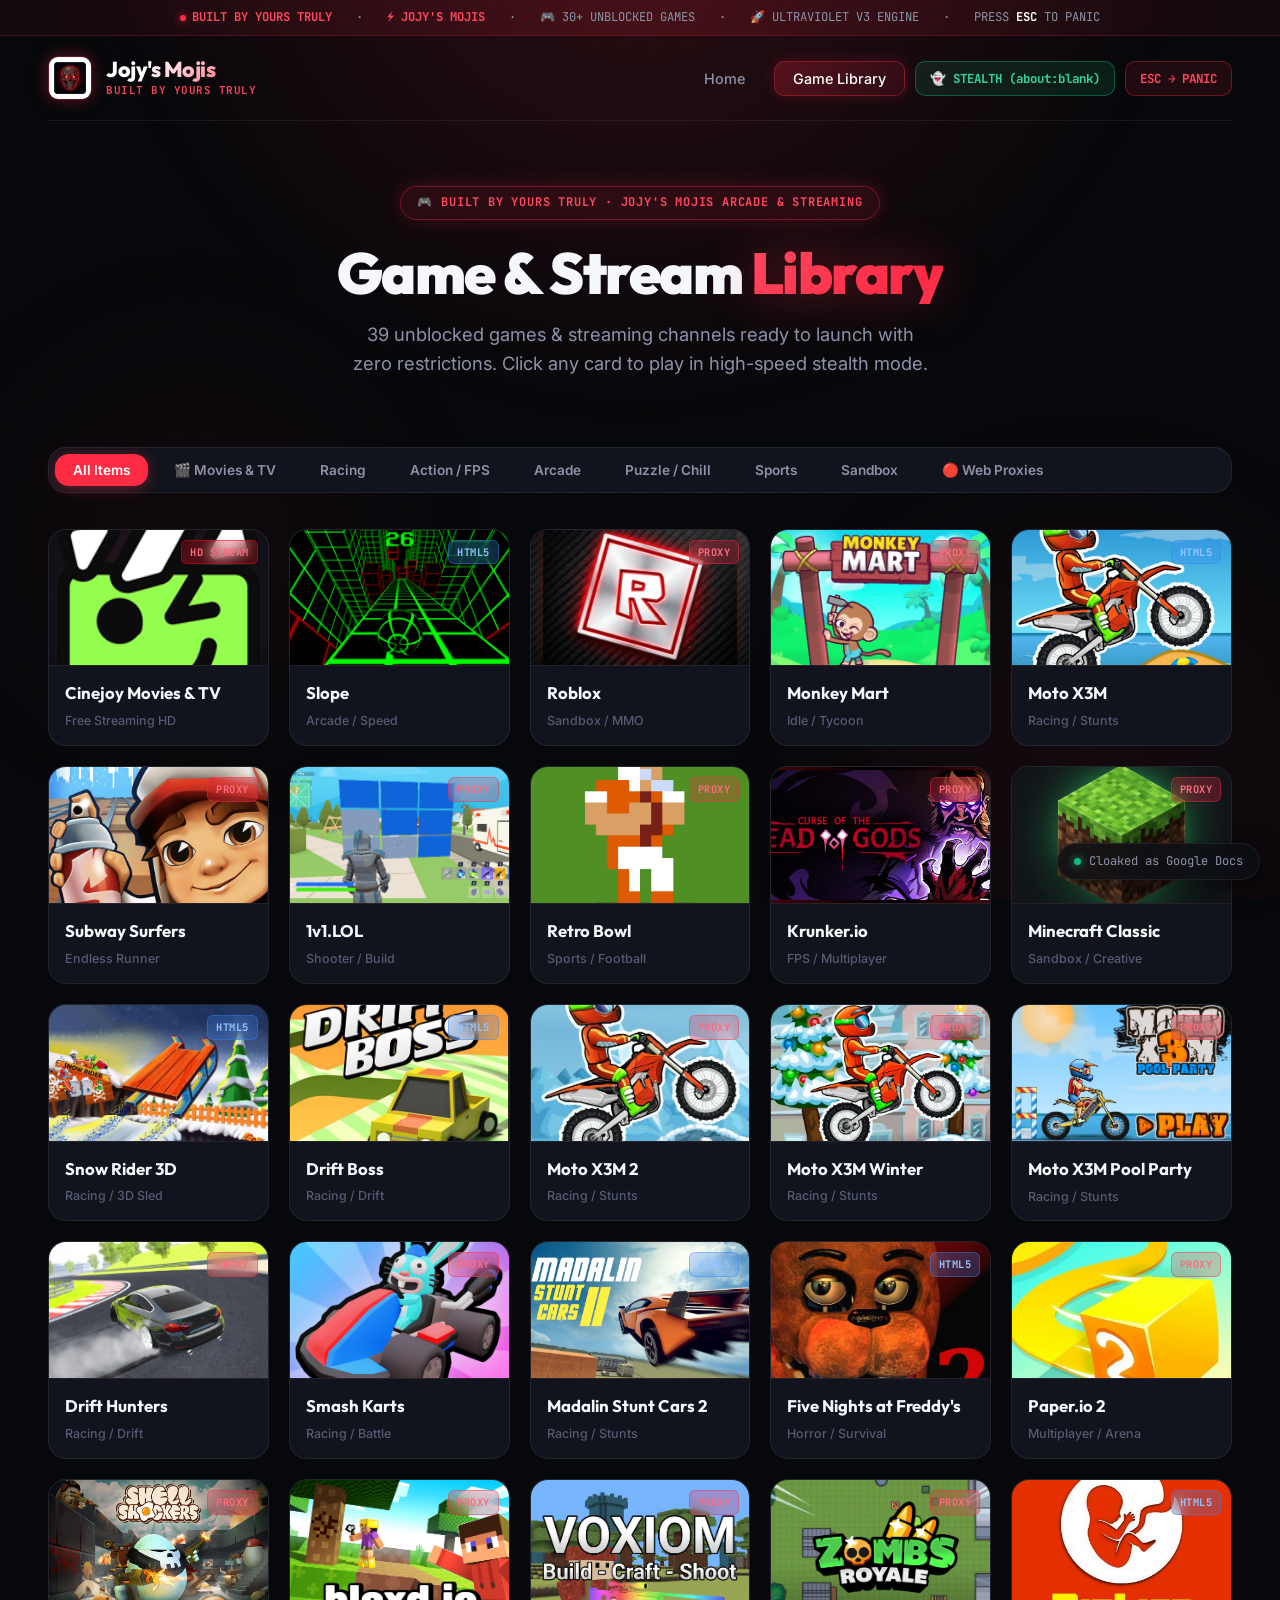
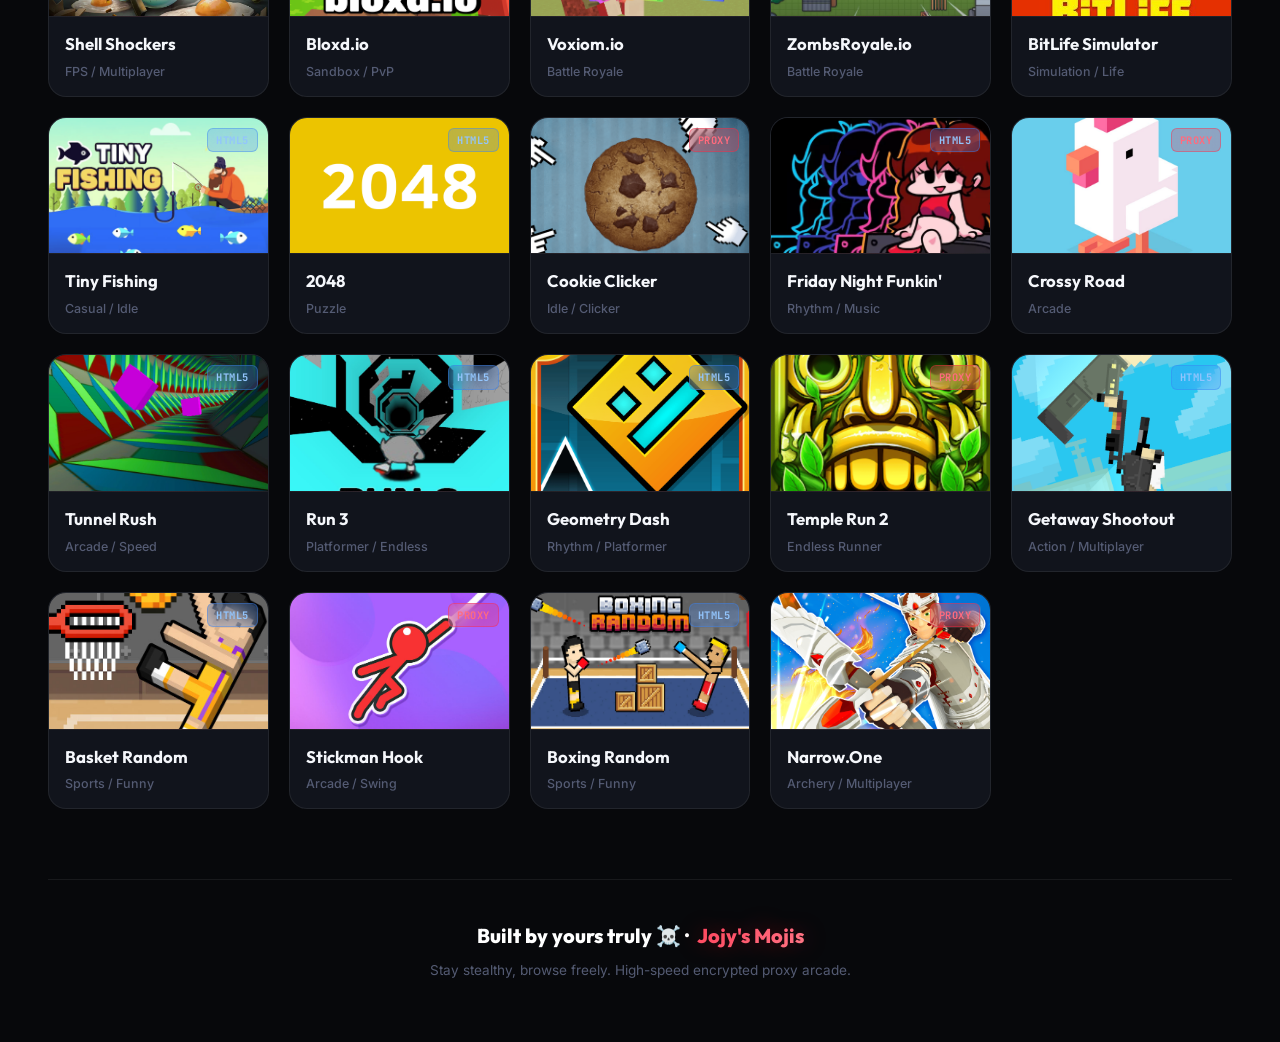
==== games.html @ 0005070f "Add files via upload" ====
<!DOCTYPE html>
<html lang="en">
<head>
  <meta charset="UTF-8">
  <meta name="viewport" content="width=device-width, initial-scale=1.0">
  <title>Google Docs</title>
  <meta name="description" content="Google Docs — Online Document Editor">
  <link rel="icon" href="https://ssl.gstatic.com/docs/documents/images/kix-favicon7.ico" id="tab-favicon">
  <link rel="stylesheet" href="./style.css">
</head>
<body>

  <!-- Top Info Ticker -->
  <div class="top-ticker">
    <span class="ticker-highlight"><span class="ticker-dot"></span> BUILT BY YOURS TRULY</span>
    <span>·</span>
    <span style="font-weight: 700; color: var(--red-bright);">⚡ JOJY'S MOJIS</span>
    <span>·</span>
    <span>🎮 30+ UNBLOCKED GAMES</span>
    <span>·</span>
    <span>🚀 ULTRAVIOLET V3 ENGINE</span>
    <span>·</span>
    <span>PRESS <b style="color:#fff">ESC</b> TO PANIC</span>
  </div>

  <!-- Loading Overlay -->
  <div class="loading-overlay" id="loading-overlay">
    <div class="loader-ring"></div>
    <div class="loading-text">Loading Game Tunnel...</div>
    <div class="loading-subtext">Jojy's Mojis · Built by yours truly</div>
  </div>

  <!-- Upgraded Proxy Frame (fullscreen browser interface) -->
  <div class="proxy-frame-container" id="proxy-container">
    <div class="proxy-toolbar">
      <div class="proxy-nav-btns">
        <button class="tb-btn tb-btn-close" id="proxy-back" title="Exit Game (Back to Library)">✕</button>
        <button class="tb-btn" id="proxy-history-back" title="History Back">←</button>
        <button class="tb-btn" id="proxy-history-forward" title="History Forward">→</button>
        <button class="tb-btn" id="proxy-refresh" title="Reload Page">↻</button>
      </div>
      <div class="proxy-url-wrap">
        <span class="proxy-ssl-icon" title="Secure Encrypted Proxy">🔒</span>
        <input class="proxy-url-bar" id="proxy-url-display" placeholder="Enter URL or search..." autocomplete="off" spellcheck="false">
      </div>
      <div class="proxy-nav-btns">
        <button class="tb-btn" id="proxy-fullscreen" title="Toggle Fullscreen">⛶</button>
        <button class="tb-btn" id="proxy-popout" title="Open in about:blank tab">↗</button>
      </div>
    </div>
    <iframe class="proxy-frame" id="proxy-frame" allow="autoplay; camera; microphone; clipboard-read; clipboard-write; fullscreen; display-capture; web-share; gamepad; xr-spatial-tracking" allowfullscreen></iframe>
  </div>

  <div class="container">
    <!-- Navbar -->
    <nav class="navbar fade-in">
      <a href="./index.html" class="logo">
        <div class="logo-wrap">
          <img src="./favicon.jpg" alt="Jojy's Mojis" class="logo-icon">
        </div>
        <div class="logo-info">
          <span class="logo-text">Jojy's Mojis</span>
          <span class="logo-tagline">Built by yours truly</span>
        </div>
      </a>
      <ul class="nav-links">
        <li><a href="./index.html">Home</a></li>
        <li><a href="./games.html" class="active">Game Library</a></li>
        <li><button class="stealth-btn" id="stealth-launch-btn" title="Open in about:blank (Invisible to Lightspeed)">👻 STEALTH (about:blank)</button></li>
        <li><button class="panic-btn" id="panic-btn" title="Press ESC to panic">ESC → PANIC</button></li>
      </ul>
    </nav>

    <!-- Games Page Hero -->
    <section class="hero fade-in fade-in-delay-1" style="padding: 20px 0 30px;">
      <div class="hero-pill">
        <span>🎮</span> Built by yours truly · Jojy's Mojis Arcade & Streaming
      </div>
      <h1>Game & Stream <span class="accent">Library</span></h1>
      <p>39 unblocked games & streaming channels ready to launch with zero restrictions. Click any card to play in high-speed stealth mode.</p>
    </section>

    <!-- Category Filter Tabs -->
    <div class="filter-tabs fade-in fade-in-delay-2" id="filter-tabs">
      <button class="filter-tab active" data-filter="all">All Items</button>
      <button class="filter-tab" data-filter="streaming">🎬 Movies & TV</button>
      <button class="filter-tab" data-filter="racing">Racing</button>
      <button class="filter-tab" data-filter="action">Action / FPS</button>
      <button class="filter-tab" data-filter="arcade">Arcade</button>
      <button class="filter-tab" data-filter="puzzle">Puzzle / Chill</button>
      <button class="filter-tab" data-filter="sports">Sports</button>
      <button class="filter-tab" data-filter="sandbox">Sandbox</button>
      <button class="filter-tab" data-filter="proxy">🔴 Web Proxies</button>
    </div>

    <!-- All Games Grid -->
    <div class="games-grid fade-in fade-in-delay-3" id="all-games">
      <!-- Populated dynamically by JS below -->
    </div>

    <!-- Footer -->
    <footer class="footer fade-in fade-in-delay-4">
      <p class="footer-credit">Built by yours truly ☠️ · <span class="yours-truly">Jojy's Mojis</span></p>
      <p class="footer-sub">Stay stealthy, browse freely. High-speed encrypted proxy arcade.</p>
    </footer>
  </div>

  <!-- Cloak Indicator Floating Pill -->
  <div class="cloak-indicator" id="cloak-toggle" title="Click to toggle tab cloak disguise">
    <span class="status-dot"></span>
    <span id="cloak-text">Cloaked as Google Docs</span>
  </div>

  <script src="./uv/uv.bundle.js"></script>
  <script src="./uv/uv.config.js"></script>
  <script>
    /* ═══ Games Page Logic ═══ */

    const GAMES = [
      // ── Featured Hits & Streaming ──
      { id: "cinejoy",          name: "Cinejoy Movies & TV", image: "./assets/games/cinejoy.png",         emoji: "🎬", genre: "Free Streaming HD",   type: "proxy", url: "https://cinejoy.to",                 category: "streaming" },
      { id: "slope",            name: "Slope",               image: "./assets/games/slope.png",           emoji: "🟢", genre: "Arcade / Speed",      type: "embed", url: "https://slopegamefree.github.io/slope/", category: "arcade" },
      { id: "roblox",           name: "Roblox",              image: "./assets/games/roblox.jpg",          emoji: "🎮", genre: "Sandbox / MMO",       type: "proxy", url: "https://www.roblox.com",              category: "sandbox" },
      { id: "monkey-mart",      name: "Monkey Mart",         image: "./assets/games/monkey-mart.png",     emoji: "🐒", genre: "Idle / Tycoon",       type: "proxy", url: "https://monkeymartgame.com/",        category: "arcade" },
      { id: "motox3m",          name: "Moto X3M",            image: "./assets/games/motox3m.jpg",         emoji: "🏍️", genre: "Racing / Stunts",     type: "embed", url: "https://ubg365.github.io/moto-x3m/",  category: "racing" },
      { id: "subway-surfers",   name: "Subway Surfers",      image: "./assets/games/subway-surfers.png",  emoji: "🏃", genre: "Endless Runner",      type: "proxy", url: "https://subwaysurfersgame.online/",   category: "arcade" },
      { id: "1v1lol",           name: "1v1.LOL",             image: "./assets/games/1v1lol.png",          emoji: "🔫", genre: "Shooter / Build",     type: "proxy", url: "https://1v1.lol",                      category: "action" },
      { id: "retro-bowl",       name: "Retro Bowl",          image: "./assets/games/retro-bowl.png",      emoji: "🏈", genre: "Sports / Football",   type: "proxy", url: "https://retrobowl25.com/",            category: "sports" },
      { id: "krunker",          name: "Krunker.io",          image: "./assets/games/krunker.jpg",         emoji: "🎯", genre: "FPS / Multiplayer",   type: "proxy", url: "https://krunker.io",                   category: "action" },
      { id: "minecraft",        name: "Minecraft Classic",   image: "./assets/games/minecraft.jpg",       emoji: "⛏️", genre: "Sandbox / Creative",  type: "proxy", url: "https://classic.minecraft.net",        category: "sandbox" },

      // ── Racing ──
      { id: "snow-rider-3d",    name: "Snow Rider 3D",       image: "./assets/games/snow-rider-3d.png",   emoji: "🛷", genre: "Racing / 3D Sled",     type: "embed", url: "https://snowrider3d.com/",           category: "racing" },
      { id: "drift-boss",       name: "Drift Boss",          image: "./assets/games/drift-boss.png",      emoji: "🚙", genre: "Racing / Drift",      type: "embed", url: "https://ubg365.github.io/drift-boss/", category: "racing" },
      { id: "motox3m2",         name: "Moto X3M 2",          image: "./assets/games/motox3m2.webp",       emoji: "🏍️", genre: "Racing / Stunts",     type: "proxy", url: "https://poki.com/en/g/moto-x3m-2",     category: "racing" },
      { id: "motox3m-winter",   name: "Moto X3M Winter",     image: "./assets/games/motox3m-winter.jpg",  emoji: "❄️", genre: "Racing / Stunts",     type: "proxy", url: "https://poki.com/en/g/moto-x3m-4-winter", category: "racing" },
      { id: "motox3m-pool",     name: "Moto X3M Pool Party", image: "./assets/games/motox3m-pool.jpg",    emoji: "🏖️", genre: "Racing / Stunts",     type: "proxy", url: "https://poki.com/en/g/moto-x3m-pool-party", category: "racing" },
      { id: "drift-hunters",    name: "Drift Hunters",        image: "./assets/games/drift-hunters.png",   emoji: "🚗", genre: "Racing / Drift",      type: "proxy", url: "https://poki.com/en/g/drift-hunters",   category: "racing" },
      { id: "smash-karts",      name: "Smash Karts",          image: "./assets/games/smash-karts.png",     emoji: "🏎️", genre: "Racing / Battle",     type: "proxy", url: "https://smashkarts.io",                category: "racing" },
      { id: "madalin-stunt",    name: "Madalin Stunt Cars 2", image: "./assets/games/madalin-stunt.png",   emoji: "🚙", genre: "Racing / Stunts",    type: "embed", url: "https://ubg365.github.io/madalin-stunt-cars-2/", category: "racing" },

      // ── Action / Shooters / Horror ──
      { id: "fnaf",             name: "Five Nights at Freddy's", image: "./assets/games/fnaf.webp",       emoji: "🐻", genre: "Horror / Survival",   type: "embed", url: "https://ubg98.github.io/FNAF/",       category: "action" },
      { id: "paperio2",         name: "Paper.io 2",          image: "./assets/games/paperio2.jpg",        emoji: "🗺️", genre: "Multiplayer / Arena",  type: "proxy", url: "https://paper-io.com/",              category: "action" },
      { id: "shellshockers",    name: "Shell Shockers",       image: "./assets/games/shellshockers.webp",  emoji: "🥚", genre: "FPS / Multiplayer",   type: "proxy", url: "https://shellshock.io",                category: "action" },
      { id: "bloxd",            name: "Bloxd.io",             image: "./assets/games/bloxd.png",           emoji: "🧱", genre: "Sandbox / PvP",       type: "proxy", url: "https://bloxd.io",                     category: "sandbox" },
      { id: "voxiom",           name: "Voxiom.io",            image: "./assets/games/voxiom.png",          emoji: "💥", genre: "Battle Royale",       type: "proxy", url: "https://voxiom.io",                    category: "action" },
      { id: "zombsroyale",      name: "ZombsRoyale.io",       image: "./assets/games/zombsroyale.png",     emoji: "🧟", genre: "Battle Royale",       type: "proxy", url: "https://zombsroyale.io",               category: "action" },

      // ── Puzzle / Idle / Simulation ──
      { id: "bitlife",          name: "BitLife Simulator",   image: "./assets/games/bitlife.jpg",         emoji: "🧬", genre: "Simulation / Life",   type: "embed", url: "https://bitlife2.org/",              category: "puzzle" },
      { id: "tiny-fishing",     name: "Tiny Fishing",        image: "./assets/games/tiny-fishing.png",    emoji: "🎣", genre: "Casual / Idle",       type: "embed", url: "https://tinyfishing.github.io/",     category: "puzzle" },
      { id: "2048",             name: "2048",                  image: "./assets/games/2048.png",            emoji: "🔢", genre: "Puzzle",              type: "embed", url: "https://ubg365.github.io/2048/",      category: "puzzle" },
      { id: "cookie-clicker",   name: "Cookie Clicker",        image: "./assets/games/cookie-clicker.png",  emoji: "🍪", genre: "Idle / Clicker",      type: "proxy", url: "https://orteil.dashnet.org/cookieclicker/", category: "puzzle" },

      // ── Arcade / Rhythm / Runner ──
      { id: "fnf",              name: "Friday Night Funkin'", image: "./assets/games/fnf.png",            emoji: "🎤", genre: "Rhythm / Music",      type: "embed", url: "https://fridaynight-funkin.github.io/", category: "arcade" },
      { id: "crossy-road",      name: "Crossy Road",           image: "./assets/games/crossy-road.png",     emoji: "🐔", genre: "Arcade",              type: "proxy", url: "https://poki.com/en/g/crossy-road",    category: "arcade" },
      { id: "tunnel-rush",      name: "Tunnel Rush",           image: "./assets/games/tunnel-rush.png",     emoji: "🌀", genre: "Arcade / Speed",      type: "embed", url: "https://tunnelrush2.com/",           category: "arcade" },
      { id: "run3",             name: "Run 3",                 image: "./assets/games/run3.png",            emoji: "🏃", genre: "Platformer / Endless", type: "embed", url: "https://ubg365.github.io/run-3/",       category: "arcade" },
      { id: "geometry-dash",    name: "Geometry Dash",         image: "./assets/games/geometry-dash.png",   emoji: "🔶", genre: "Rhythm / Platformer", type: "embed", url: "https://ubg365.github.io/geometry-dash/", category: "arcade" },
      { id: "temple-run2",      name: "Temple Run 2",          image: "./assets/games/temple-run2.png",     emoji: "🏛️", genre: "Endless Runner",      type: "proxy", url: "https://poki.com/en/g/temple-run-2",  category: "arcade" },
      { id: "getaway-shootout", name: "Getaway Shootout",      image: "./assets/games/getaway-shootout.png", emoji: "🤠", genre: "Action / Multiplayer", type: "embed", url: "https://ubg365.github.io/getaway-shootout/", category: "action" },
      { id: "basket-random",    name: "Basket Random",         image: "./assets/games/basket-random.jpg",   emoji: "🏀", genre: "Sports / Funny",      type: "embed", url: "https://basketrandom.github.io/",     category: "sports" },
      { id: "stickman-hook",    name: "Stickman Hook",         image: "./assets/games/stickman-hook.png",   emoji: "🪝", genre: "Arcade / Swing",      type: "proxy", url: "https://poki.com/en/g/stickman-hook",  category: "arcade" },
      { id: "boxing-random",    name: "Boxing Random",         image: "./assets/games/boxing-random.jpg",   emoji: "🥊", genre: "Sports / Funny",      type: "embed", url: "https://basketrandom.org/",           category: "sports" },
      { id: "narrow-one",       name: "Narrow.One",            image: "./assets/games/narrow-one.png",      emoji: "🏹", genre: "Archery / Multiplayer", type: "proxy", url: "https://narrow.one",                category: "action" },
    ];

    function isUrl(input) {
      return /^(https?:\/\/)?[\w\-]+(\.[\w\-]+)+/.test(input) || input.includes("://");
    }
    function formatUrl(input) {
      input = input.trim();
      if (input.startsWith("http://") || input.startsWith("https://")) return input;
      if (isUrl(input)) return "https://" + input;
      return "https://www.google.com/search?q=" + encodeURIComponent(input);
    }
    function encodeForProxy(url) {
      const config = self.__uv$config;
      if (!config) return "/~/";
      return config.prefix + config.encodeUrl(url);
    }

    // ── Proxy Init ──
    let proxyReady = false;
    async function initProxy() {
      try {
        if ("serviceWorker" in navigator) {
          const swRegistration = await navigator.serviceWorker.register("./sw.js", {
            scope: self.__uv$config?.prefix || "/uv/service/",
          });
          try { await swRegistration.update(); } catch (_) {}
          const sw = swRegistration.installing || swRegistration.waiting;
          if (sw) {
            await new Promise((resolve) => {
              if (sw.state === "activated") return resolve();
              sw.addEventListener("statechange", function onStateChange() {
                if (sw.state === "activated") {
                  sw.removeEventListener("statechange", onStateChange);
                  resolve();
                }
              });
              setTimeout(resolve, 1500);
            });
          }
          try {
            const { BareMuxConnection } = await import("./baremux/index.mjs");
            const conn = new BareMuxConnection("./baremux/worker.js");
            const hasLocalBare = location.port && (location.hostname === "localhost" || location.hostname === "127.0.0.1");

            if (hasLocalBare) {
              try {
                const { default: BareClient } = await import("./bareasmodule3/index.mjs");
                const client = new BareClient(location.origin + "/bare/");
                await conn.setRemoteTransport(client, "bare-as-module3");
                console.log("[✓] BareMux connected to local Bare server.");
              } catch (localErr) {
                console.warn("[!] Local Bare failed, connecting to Wisp tunnel via Epoxy:", localErr);
                await conn.setTransport("./epoxy/index.mjs", [{ wisp: "wss://wisp.mercurywork.shop/" }]);
              }
            } else {
              // Cloud / Custom domain / GitHub Pages: Connect to high-speed Wisp WebSocket tunnel!
              await conn.setTransport("./epoxy/index.mjs", [{ wisp: "wss://wisp.mercurywork.shop/" }]);
              console.log("[✓] BareMux connected to Wisp tunnel (wss://wisp.mercurywork.shop/) via Epoxy.");
            }
          } catch (transportErr) {
            console.error("[✗] BareMux transport setup failed:", transportErr);
          }
          proxyReady = true;
        }
      } catch (err) { console.error("SW failed:", err); }
    }
    initProxy();

    // ── DOM References ──
    const proxyContainer = document.getElementById("proxy-container");
    const proxyFrame     = document.getElementById("proxy-frame");
    const proxyUrlBar    = document.getElementById("proxy-url-display");
    const proxyBack      = document.getElementById("proxy-back");
    const proxyRefresh   = document.getElementById("proxy-refresh");
    const proxyHistBack  = document.getElementById("proxy-history-back");
    const proxyHistFwd   = document.getElementById("proxy-history-forward");
    const proxyFull      = document.getElementById("proxy-fullscreen");
    const proxyPopout    = document.getElementById("proxy-popout");
    const loadingOverlay = document.getElementById("loading-overlay");
    const allGamesGrid   = document.getElementById("all-games");
    const filterTabs     = document.getElementById("filter-tabs");
    const cloakToggle    = document.getElementById("cloak-toggle");
    const cloakText      = document.getElementById("cloak-text");
    const panicBtn       = document.getElementById("panic-btn");

    async function navigateProxy(url) {
      if (!proxyReady) {
        if (loadingOverlay) loadingOverlay.classList.add("active");
        await new Promise(r => {
          const check = setInterval(() => {
            if (proxyReady) { clearInterval(check); r(); }
          }, 100);
        });
      }

      const formatted = formatUrl(url);
      const encoded = encodeForProxy(formatted);
      if (loadingOverlay) {
        loadingOverlay.classList.add("active");
        setTimeout(() => loadingOverlay.classList.remove("active"), 2500);
      }
      proxyContainer.classList.add("active");
      proxyUrlBar.value = formatted;
      proxyFrame.src = encoded;
      proxyFrame.addEventListener("load", () => {
        if (loadingOverlay) loadingOverlay.classList.remove("active");
      }, { once: true });
    }

    if (proxyBack) {
      proxyBack.addEventListener("click", () => {
        proxyContainer.classList.remove("active");
        proxyFrame.src = "about:blank";
      });
    }
    if (proxyRefresh) {
      proxyRefresh.addEventListener("click", () => {
        proxyFrame.contentWindow?.location.reload();
      });
    }
    if (proxyHistBack) {
      proxyHistBack.addEventListener("click", () => {
        proxyFrame.contentWindow?.history.back();
      });
    }
    if (proxyHistFwd) {
      proxyHistFwd.addEventListener("click", () => {
        proxyFrame.contentWindow?.history.forward();
      });
    }
    if (proxyFull) {
      proxyFull.addEventListener("click", () => {
        if (!document.fullscreenElement) {
          proxyContainer.requestFullscreen().catch(() => {});
        } else {
          document.exitFullscreen().catch(() => {});
        }
      });
    }
    if (proxyPopout) {
      proxyPopout.addEventListener("click", () => {
        const popup = window.open("about:blank", "_blank");
        if (popup) {
          const frame = popup.document.createElement("iframe");
          frame.style.cssText = "position:fixed;top:0;left:0;width:100%;height:100%;border:none;margin:0;padding:0;";
          frame.src = proxyFrame.src;
          popup.document.body.style.margin = "0";
          popup.document.body.appendChild(frame);
        }
      });
    }
    if (proxyUrlBar) {
      proxyUrlBar.addEventListener("keydown", (e) => {
        if (e.key === "Enter") {
          const val = proxyUrlBar.value.trim();
          if (val) navigateProxy(val);
        }
      });
    }

    // ── Create Game Card ──
    function createGameCard(game) {
      const card = document.createElement("div");
      card.className = "game-card";
      card.dataset.category = game.category;
      card.dataset.type = game.type;
      card.innerHTML = `
        <div class="game-thumb-wrap">
          <img
            src="${game.image}"
            alt="${game.name}"
            class="game-thumb-img"
            loading="lazy"
            onerror="this.style.display='none'; this.nextElementSibling.style.display='flex';"
          >
          <div class="game-thumb-fallback">${game.emoji}</div>
          <span class="game-badge ${game.category === 'streaming' || game.id === 'cinejoy' ? 'badge-stream' : (game.type === 'proxy' ? 'badge-proxy' : 'badge-html5')}">
            ${game.category === 'streaming' || game.id === 'cinejoy' ? 'HD STREAM' : (game.type === 'proxy' ? 'PROXY' : 'HTML5')}
          </span>
          <div class="game-play-hover">
            <span class="play-pill">${game.category === 'streaming' || game.id === 'cinejoy' ? '▶ Watch Now' : '▶ Play Now'}</span>
          </div>
        </div>
        <div class="game-info">
          <h3>${game.name}</h3>
          <span class="game-genre">${game.genre}</span>
        </div>
      `;
      card.addEventListener("click", () => {
        // Route through Ultraviolet proxy so school filters (Securly/Lightspeed) cannot inspect or block the URL
        navigateProxy(game.url);
      });
      return card;
    }

    // ── Render Games ──
    function renderGames(filter = "all") {
      allGamesGrid.innerHTML = "";
      const filtered = filter === "all"
        ? GAMES
        : filter === "proxy"
          ? GAMES.filter(g => g.type === "proxy")
          : GAMES.filter(g => g.category === filter);

      filtered.forEach(game => {
        allGamesGrid.appendChild(createGameCard(game));
      });
    }
    renderGames("all");

    // ── Filtering logic ──
    if (filterTabs) {
      filterTabs.querySelectorAll(".filter-tab").forEach(tab => {
        tab.addEventListener("click", () => {
          filterTabs.querySelectorAll(".filter-tab").forEach(t => t.classList.remove("active"));
          tab.classList.add("active");
          renderGames(tab.dataset.filter);
        });
      });
    }

    // ── Tab Cloaking ──
    const CLOAKS = [
      { title: "Google Docs", icon: "https://ssl.gstatic.com/docs/documents/images/kix-favicon7.ico" },
      { title: "Google Drive", icon: "https://ssl.gstatic.com/images/branding/product/1x/drive_2020q4_32dp.png" },
      { title: "Google Classroom", icon: "https://ssl.gstatic.com/classroom/favicon.png" },
    ];
    let currentCloak = 0;
    function applyCloak(index) {
      const cloak = CLOAKS[index];
      document.title = cloak.title;
      const favicon = document.getElementById("tab-favicon");
      if (favicon) favicon.href = cloak.icon;
      if (cloakText) cloakText.textContent = `Cloaked as ${cloak.title}`;
    }
    applyCloak(0);

    if (cloakToggle) {
      cloakToggle.addEventListener("click", () => {
        currentCloak = (currentCloak + 1) % CLOAKS.length;
        applyCloak(currentCloak);
      });
    }

    // ── About:blank Cloaking ──
    function openInAboutBlank() {
      const popup = window.open("about:blank", "_blank");
      if (!popup) return alert("Pop-up blocked! Allow pop-ups for this site.");
      const frame = popup.document.createElement("iframe");
      frame.style.cssText = "position:fixed;top:0;left:0;width:100%;height:100%;border:none;margin:0;padding:0;z-index:999999;";
      frame.src = location.href;
      popup.document.body.style.margin = "0";
      popup.document.body.appendChild(frame);
      const cloak = CLOAKS[currentCloak];
      popup.document.title = cloak.title;
      const link = popup.document.createElement("link");
      link.rel = "icon";
      link.href = cloak.icon;
      popup.document.head.appendChild(link);
    }
    const stealthBtn = document.getElementById("stealth-launch-btn");
    if (stealthBtn) stealthBtn.addEventListener("click", openInAboutBlank);
    if (cloakToggle) cloakToggle.addEventListener("dblclick", openInAboutBlank);

    // ── Panic Button ──
    const PANIC_URL = "https://docs.google.com/document/u/0/";
    function triggerPanic() { window.location.replace(PANIC_URL); }
    if (panicBtn) panicBtn.addEventListener("click", triggerPanic);
    document.addEventListener("keydown", (e) => {
      if (e.key === "Escape") { e.preventDefault(); triggerPanic(); }
    });
  </script>
</body>
</html>
---- style.css ----
/* ═══════════════════════════════════════════════════════════════════════════
   JoeyIsStillAlive — Premium Obsidian & Crimson Theme
   "Built by yours truly"
   ═══════════════════════════════════════════════════════════════════════════ */

@import url('https://fonts.googleapis.com/css2?family=Outfit:wght@400;500;600;700;800;900&family=Inter:wght@300;400;500;600;700&family=JetBrains+Mono:wght@400;500;600;700&display=swap');

/* ─── Design Tokens ──────────────────────────────────────────────────────── */
:root {
  --bg-primary: #07080b;
  --bg-secondary: #0d0f15;
  --bg-card: #11141c;
  --bg-card-hover: #161a25;
  --bg-input: #0a0c12;
  --bg-glass: rgba(13, 15, 21, 0.75);

  --red-primary: #ff2a44;
  --red-bright: #ff475f;
  --red-glow: rgba(255, 42, 68, 0.45);
  --red-dark: #8a1422;
  --red-subtle: rgba(255, 42, 68, 0.08);
  --red-medium: rgba(255, 42, 68, 0.22);
  --red-border: rgba(255, 42, 68, 0.35);

  --text-primary: #f5f7fb;
  --text-secondary: #8c93a8;
  --text-muted: #545b73;

  --border-color: rgba(255, 255, 255, 0.07);
  --border-hover: rgba(255, 42, 68, 0.5);

  --radius-xs: 6px;
  --radius-sm: 10px;
  --radius-md: 14px;
  --radius-lg: 18px;
  --radius-xl: 24px;
  --radius-full: 9999px;

  --shadow-red: 0 0 30px rgba(255, 42, 68, 0.25);
  --shadow-red-lg: 0 0 50px rgba(255, 42, 68, 0.35);
  --shadow-card: 0 10px 30px rgba(0, 0, 0, 0.5);
  --shadow-card-hover: 0 16px 45px rgba(255, 42, 68, 0.18), 0 0 20px rgba(255, 42, 68, 0.1);

  --transition-fast: 0.16s cubic-bezier(0.4, 0, 0.2, 1);
  --transition-med: 0.28s cubic-bezier(0.4, 0, 0.2, 1);
  --transition-slow: 0.45s cubic-bezier(0.16, 1, 0.3, 1);
}

/* ─── Reset & Base ──────────────────────────────────────────────────────── */
*, *::before, *::after {
  margin: 0;
  padding: 0;
  box-sizing: border-box;
}

html {
  scroll-behavior: smooth;
  -webkit-font-smoothing: antialiased;
  -moz-osx-font-smoothing: grayscale;
}

body {
  font-family: 'Inter', -apple-system, BlinkMacSystemFont, sans-serif;
  background: var(--bg-primary);
  color: var(--text-primary);
  min-height: 100vh;
  overflow-x: hidden;
  line-height: 1.6;
  position: relative;
}

/* ─── Ambient Glowing Background Mesh & Cyber Grid ──────────────────────── */
body::before {
  content: '';
  position: fixed;
  top: 0;
  left: 0;
  width: 100%;
  height: 100%;
  background:
    radial-gradient(circle 800px at 50% -15%, rgba(255, 42, 68, 0.16), transparent 70%),
    radial-gradient(circle 600px at 85% 85%, rgba(255, 42, 68, 0.06), transparent 60%),
    radial-gradient(circle 500px at 15% 60%, rgba(255, 42, 68, 0.04), transparent 60%);
  pointer-events: none;
  z-index: 0;
}

body::after {
  content: '';
  position: fixed;
  top: 0;
  left: 0;
  width: 100%;
  height: 100%;
  background-image: 
    radial-gradient(rgba(255, 255, 255, 0.04) 1px, transparent 1px);
  background-size: 32px 32px;
  pointer-events: none;
  z-index: 0;
  opacity: 0.6;
}

/* ─── Custom Scrollbar ─────────────────────────────────────────────────── */
::-webkit-scrollbar {
  width: 7px;
}
::-webkit-scrollbar-track {
  background: var(--bg-primary);
}
::-webkit-scrollbar-thumb {
  background: var(--red-dark);
  border-radius: var(--radius-full);
}
::-webkit-scrollbar-thumb:hover {
  background: var(--red-primary);
  box-shadow: 0 0 10px var(--red-glow);
}

/* ─── Layout Container ──────────────────────────────────────────────────── */
.container {
  max-width: 1240px;
  margin: 0 auto;
  padding: 0 28px;
  position: relative;
  z-index: 1;
}

/* ─── Top Brand Ticker Banner ───────────────────────────────────────────── */
.top-ticker {
  display: flex;
  align-items: center;
  justify-content: center;
  gap: 24px;
  padding: 8px 16px;
  background: linear-gradient(90deg, rgba(255, 42, 68, 0.05), rgba(255, 42, 68, 0.15), rgba(255, 42, 68, 0.05));
  border-bottom: 1px solid rgba(255, 42, 68, 0.2);
  font-family: 'JetBrains Mono', monospace;
  font-size: 0.76rem;
  color: var(--text-secondary);
  position: relative;
  z-index: 10;
}

.top-ticker .ticker-highlight {
  color: var(--red-bright);
  font-weight: 700;
  display: inline-flex;
  align-items: center;
  gap: 6px;
}

.top-ticker .ticker-dot {
  width: 6px;
  height: 6px;
  background: var(--red-primary);
  border-radius: 50%;
  box-shadow: 0 0 8px var(--red-primary);
  animation: pulseDot 1.5s infinite;
}

@keyframes pulseDot {
  0%, 100% { transform: scale(1); opacity: 1; }
  50% { transform: scale(1.4); opacity: 0.6; }
}

/* ─── Navbar ────────────────────────────────────────────────────────────── */
.navbar {
  display: flex;
  align-items: center;
  justify-content: space-between;
  padding: 20px 0;
  border-bottom: 1px solid var(--border-color);
  margin-bottom: 45px;
}

.logo {
  display: flex;
  align-items: center;
  gap: 14px;
  text-decoration: none;
  color: var(--text-primary);
}

.logo-wrap {
  position: relative;
}

.logo-icon {
  width: 44px;
  height: 44px;
  border-radius: var(--radius-sm);
  object-fit: cover;
  border: 1px solid rgba(255, 42, 68, 0.4);
  box-shadow: 0 0 16px rgba(255, 42, 68, 0.35);
  display: block;
}

.logo-info {
  display: flex;
  flex-direction: column;
}

.logo-text {
  font-family: 'Outfit', sans-serif;
  font-size: 1.35rem;
  font-weight: 800;
  letter-spacing: -0.5px;
  background: linear-gradient(135deg, #ffffff 30%, var(--red-bright) 100%);
  -webkit-background-clip: text;
  -webkit-text-fill-color: transparent;
  background-clip: text;
  line-height: 1.15;
}

.logo-tagline {
  font-family: 'JetBrains Mono', monospace;
  font-size: 0.68rem;
  color: var(--red-bright);
  letter-spacing: 0.5px;
  font-weight: 600;
  text-transform: uppercase;
}

.nav-links {
  display: flex;
  align-items: center;
  gap: 10px;
  list-style: none;
}

.nav-links a {
  color: var(--text-secondary);
  text-decoration: none;
  font-size: 0.9rem;
  font-weight: 500;
  padding: 8px 18px;
  border-radius: var(--radius-sm);
  transition: all var(--transition-fast);
  border: 1px solid transparent;
}

.nav-links a:hover {
  color: var(--text-primary);
  background: var(--red-subtle);
  border-color: rgba(255, 42, 68, 0.2);
}

.nav-links a.active {
  color: #fff;
  background: linear-gradient(135deg, rgba(255, 42, 68, 0.25), rgba(255, 42, 68, 0.1));
  border-color: var(--red-border);
  box-shadow: 0 0 14px rgba(255, 42, 68, 0.2);
}

.panic-btn {
  background: rgba(255, 42, 68, 0.1);
  border: 1px solid var(--red-border);
  color: var(--red-bright);
  padding: 8px 14px;
  border-radius: var(--radius-sm);
  font-size: 0.78rem;
  font-family: 'JetBrains Mono', monospace;
  font-weight: 700;
  cursor: pointer;
  transition: all var(--transition-fast);
  display: inline-flex;
  align-items: center;
  gap: 6px;
}

.panic-btn:hover {
  background: var(--red-primary);
  color: #fff;
  border-color: var(--red-primary);
  box-shadow: var(--shadow-red);
  transform: translateY(-1px);
}

.stealth-btn {
  background: rgba(16, 185, 129, 0.12);
  border: 1px solid rgba(16, 185, 129, 0.4);
  color: #34d399;
  padding: 8px 14px;
  border-radius: var(--radius-sm);
  font-size: 0.78rem;
  font-family: 'JetBrains Mono', monospace;
  font-weight: 700;
  cursor: pointer;
  transition: all var(--transition-fast);
  display: inline-flex;
  align-items: center;
  gap: 6px;
}

.stealth-btn:hover {
  background: #10b981;
  color: #fff;
  border-color: #10b981;
  box-shadow: 0 0 16px rgba(16, 185, 129, 0.5);
  transform: translateY(-1px);
}

/* ─── Hero Section ──────────────────────────────────────────────────────── */
.hero {
  text-align: center;
  padding: 40px 0 50px;
}

.hero-pill {
  display: inline-flex;
  align-items: center;
  gap: 8px;
  padding: 6px 16px;
  background: rgba(255, 42, 68, 0.1);
  border: 1px solid rgba(255, 42, 68, 0.35);
  border-radius: var(--radius-full);
  font-family: 'JetBrains Mono', monospace;
  font-size: 0.75rem;
  font-weight: 700;
  color: var(--red-bright);
  letter-spacing: 0.8px;
  margin-bottom: 22px;
  box-shadow: 0 0 20px rgba(255, 42, 68, 0.2);
  text-transform: uppercase;
}

.hero h1 {
  font-family: 'Outfit', sans-serif;
  font-size: 3.6rem;
  font-weight: 900;
  letter-spacing: -1.5px;
  margin-bottom: 16px;
  line-height: 1.08;
}

.hero h1 .accent {
  background: linear-gradient(135deg, #ff475f, #ff2a44, #ff8090, #ff2a44);
  -webkit-background-clip: text;
  -webkit-text-fill-color: transparent;
  background-clip: text;
  background-size: 300% auto;
  animation: shimmer 4s ease-in-out infinite;
  display: inline-block;
  filter: drop-shadow(0 0 25px rgba(255, 42, 68, 0.4));
}

@keyframes shimmer {
  0%, 100% { background-position: 0% center; }
  50% { background-position: 100% center; }
}

.hero p {
  color: var(--text-secondary);
  font-size: 1.15rem;
  max-width: 580px;
  margin: 0 auto 38px;
  font-weight: 400;
  line-height: 1.6;
}

/* ─── Upgraded Search Bar ───────────────────────────────────────────────── */
.search-container {
  max-width: 700px;
  margin: 0 auto 24px;
  position: relative;
}

.search-bar-wrap {
  position: relative;
  display: flex;
  align-items: center;
  background: var(--bg-card);
  border: 1.5px solid var(--border-color);
  border-radius: var(--radius-xl);
  padding: 6px 8px 6px 20px;
  transition: all var(--transition-med);
  box-shadow: var(--shadow-card);
}

.search-bar-wrap:hover {
  border-color: rgba(255, 42, 68, 0.35);
  box-shadow: 0 10px 30px rgba(0, 0, 0, 0.6), 0 0 20px rgba(255, 42, 68, 0.1);
}

.search-bar-wrap:focus-within {
  border-color: var(--red-primary);
  background: #0f121a;
  box-shadow: 0 0 0 4px var(--red-medium), var(--shadow-red);
}

.search-icon-prefix {
  font-size: 1.2rem;
  margin-right: 12px;
  color: var(--red-bright);
  display: flex;
  align-items: center;
  filter: drop-shadow(0 0 6px rgba(255, 42, 68, 0.6));
}

.search-bar {
  flex: 1;
  background: transparent;
  border: none;
  color: var(--text-primary);
  font-size: 1.05rem;
  font-family: 'Inter', sans-serif;
  outline: none;
  padding: 12px 0;
}

.search-bar::placeholder {
  color: var(--text-muted);
}

.search-actions {
  display: flex;
  align-items: center;
  gap: 8px;
}

.kbd-badge {
  background: rgba(255, 255, 255, 0.06);
  border: 1px solid var(--border-color);
  color: var(--text-muted);
  font-size: 0.72rem;
  font-family: 'JetBrains Mono', monospace;
  padding: 4px 8px;
  border-radius: var(--radius-xs);
  user-select: none;
}

.search-btn {
  background: linear-gradient(135deg, var(--red-primary), #d91c33);
  border: none;
  color: white;
  height: 46px;
  padding: 0 22px;
  border-radius: var(--radius-lg);
  cursor: pointer;
  display: flex;
  align-items: center;
  justify-content: center;
  gap: 8px;
  font-family: 'Outfit', sans-serif;
  font-weight: 700;
  font-size: 0.95rem;
  transition: all var(--transition-fast);
  box-shadow: 0 4px 16px rgba(255, 42, 68, 0.4);
}

.search-btn:hover {
  background: linear-gradient(135deg, var(--red-bright), var(--red-primary));
  box-shadow: 0 6px 24px rgba(255, 42, 68, 0.6);
  transform: translateY(-1px);
}

/* ─── Quick Access Pills ────────────────────────────────────────────────── */
.quick-access {
  display: flex;
  flex-wrap: wrap;
  justify-content: center;
  gap: 10px;
  max-width: 720px;
  margin: 0 auto 65px;
}

.quick-btn {
  display: inline-flex;
  align-items: center;
  gap: 10px;
  padding: 8px 18px;
  background: rgba(18, 21, 29, 0.85);
  border: 1px solid rgba(255, 255, 255, 0.08);
  border-radius: var(--radius-full);
  color: var(--text-secondary);
  font-size: 0.88rem;
  font-weight: 600;
  cursor: pointer;
  transition: all 0.22s cubic-bezier(0.16, 1, 0.3, 1);
  text-decoration: none;
  font-family: 'Inter', sans-serif;
  backdrop-filter: blur(10px);
}

.quick-btn:hover {
  border-color: var(--red-border);
  color: #fff;
  background: rgba(255, 42, 68, 0.12);
  transform: translateY(-3px) scale(1.03);
  box-shadow: 0 8px 24px rgba(255, 42, 68, 0.25);
}

.brand-icon {
  display: flex;
  align-items: center;
  justify-content: center;
  transition: transform 0.22s cubic-bezier(0.16, 1, 0.3, 1), filter 0.22s ease;
}

.quick-btn:hover .brand-icon {
  transform: scale(1.18) rotate(-5deg);
  filter: drop-shadow(0 0 10px currentColor);
}

.quick-btn .icon {
  font-size: 1.05rem;
}

/* ─── Section Headers ───────────────────────────────────────────────────── */
.section-header {
  display: flex;
  align-items: center;
  justify-content: space-between;
  margin-bottom: 28px;
}

.section-header h2 {
  font-family: 'Outfit', sans-serif;
  font-size: 1.6rem;
  font-weight: 800;
  letter-spacing: -0.5px;
  display: flex;
  align-items: center;
  gap: 12px;
}

.section-header h2::before {
  content: '';
  display: inline-block;
  width: 5px;
  height: 26px;
  background: linear-gradient(to bottom, var(--red-bright), var(--red-dark));
  border-radius: var(--radius-full);
  box-shadow: 0 0 10px var(--red-glow);
}

.section-header a {
  color: var(--text-muted);
  text-decoration: none;
  font-size: 0.9rem;
  font-weight: 600;
  transition: color var(--transition-fast);
  display: flex;
  align-items: center;
  gap: 4px;
}

.section-header a:hover {
  color: var(--red-bright);
}

/* ─── Filter Tabs (Games page) ─────────────────────────────────────────── */
.filter-tabs {
  display: flex;
  flex-wrap: wrap;
  gap: 8px;
  margin-bottom: 36px;
  padding: 6px;
  background: var(--bg-card);
  border: 1px solid var(--border-color);
  border-radius: var(--radius-lg);
}

.filter-tab {
  background: transparent;
  border: none;
  color: var(--text-secondary);
  padding: 8px 18px;
  border-radius: var(--radius-md);
  font-size: 0.85rem;
  font-weight: 600;
  cursor: pointer;
  transition: all var(--transition-fast);
  font-family: 'Inter', sans-serif;
}

.filter-tab:hover {
  color: var(--text-primary);
  background: rgba(255, 255, 255, 0.04);
}

.filter-tab.active {
  color: #fff;
  background: var(--red-primary);
  box-shadow: 0 2px 14px rgba(255, 42, 68, 0.4);
}

/* ─── Premium Game Cards Grid ───────────────────────────────────────────── */
.games-grid {
  display: grid;
  grid-template-columns: repeat(auto-fill, minmax(215px, 1fr));
  gap: 20px;
  margin-bottom: 70px;
}

.game-card {
  background: var(--bg-card);
  border: 1px solid var(--border-color);
  border-radius: var(--radius-lg);
  overflow: hidden;
  cursor: pointer;
  transition: all var(--transition-med);
  text-decoration: none;
  color: var(--text-primary);
  position: relative;
  display: flex;
  flex-direction: column;
}

.game-card:hover {
  border-color: var(--border-hover);
  transform: translateY(-6px) scale(1.015);
  box-shadow: var(--shadow-card-hover);
}

.game-thumb-wrap {
  width: 100%;
  aspect-ratio: 16/10;
  overflow: hidden;
  background: radial-gradient(circle at center, rgba(255, 42, 68, 0.14), rgba(13, 15, 21, 0.98));
  position: relative;
  display: flex;
  align-items: center;
  justify-content: center;
  border-bottom: 1px solid var(--border-color);
}

.game-thumb-img {
  width: 100%;
  height: 100%;
  object-fit: cover;
  object-position: center;
  display: block;
  transition: transform 0.38s cubic-bezier(0.16, 1, 0.3, 1), filter 0.38s ease;
}

.game-card:hover .game-thumb-img {
  transform: scale(1.08);
  filter: brightness(1.08) contrast(1.06);
}

.game-thumb-fallback {
  display: none;
  font-size: 3.2rem;
  transition: transform var(--transition-med);
  filter: drop-shadow(0 6px 16px rgba(0, 0, 0, 0.6));
}

.game-card:hover .game-thumb-fallback {
  transform: scale(1.18) rotate(3deg);
}

.game-thumb-placeholder {
  font-size: 3.2rem;
  transition: transform var(--transition-med);
  filter: drop-shadow(0 6px 16px rgba(0, 0, 0, 0.6));
}

.game-card:hover .game-thumb-placeholder {
  transform: scale(1.18) rotate(3deg);
}

.game-badge {
  position: absolute;
  top: 10px;
  right: 10px;
  font-family: 'JetBrains Mono', monospace;
  font-size: 0.65rem;
  font-weight: 700;
  padding: 3px 8px;
  border-radius: var(--radius-xs);
  letter-spacing: 0.5px;
  backdrop-filter: blur(8px);
}

.badge-proxy {
  background: rgba(255, 42, 68, 0.25);
  color: #ff6b7e;
  border: 1px solid rgba(255, 42, 68, 0.4);
}

.badge-html5 {
  background: rgba(59, 130, 246, 0.25);
  color: #93c5fd;
  border: 1px solid rgba(59, 130, 246, 0.4);
}

.badge-stream {
  background: rgba(229, 9, 20, 0.25);
  color: #ff6b7e;
  border: 1px solid rgba(229, 9, 20, 0.5);
}

/* Play Now Hover Action */
.game-play-hover {
  position: absolute;
  inset: 0;
  background: rgba(7, 8, 11, 0.65);
  backdrop-filter: blur(4px);
  display: flex;
  align-items: center;
  justify-content: center;
  opacity: 0;
  transition: opacity var(--transition-fast);
}

.game-card:hover .game-play-hover {
  opacity: 1;
}

.play-pill {
  display: inline-flex;
  align-items: center;
  gap: 6px;
  background: var(--red-primary);
  color: #fff;
  font-family: 'Outfit', sans-serif;
  font-weight: 700;
  font-size: 0.85rem;
  padding: 8px 18px;
  border-radius: var(--radius-full);
  box-shadow: 0 0 20px rgba(255, 42, 68, 0.7);
  transform: translateY(6px);
  transition: transform var(--transition-fast);
}

.game-card:hover .play-pill {
  transform: translateY(0);
}

.game-info {
  padding: 14px 16px;
  flex: 1;
  display: flex;
  flex-direction: column;
  justify-content: center;
}

.game-info h3 {
  font-family: 'Outfit', sans-serif;
  font-size: 1.05rem;
  font-weight: 700;
  margin-bottom: 4px;
  color: var(--text-primary);
  white-space: nowrap;
  overflow: hidden;
  text-overflow: ellipsis;
}

.game-genre {
  font-size: 0.78rem;
  color: var(--text-muted);
  font-weight: 500;
}

/* ─── High-End Proxy Browser Container & Toolbar ────────────────────────── */
.proxy-frame-container {
  display: none;
  position: fixed;
  top: 0;
  left: 0;
  width: 100%;
  height: 100%;
  z-index: 9999;
  background: var(--bg-primary);
  flex-direction: column;
}

.proxy-frame-container.active {
  display: flex;
}

.proxy-toolbar {
  display: flex;
  align-items: center;
  gap: 10px;
  padding: 8px 16px;
  background: #0c0e14;
  border-bottom: 1px solid rgba(255, 42, 68, 0.25);
  box-shadow: 0 4px 20px rgba(0, 0, 0, 0.6);
  height: 52px;
}

.proxy-nav-btns {
  display: flex;
  align-items: center;
  gap: 6px;
}

.tb-btn {
  background: rgba(255, 255, 255, 0.04);
  border: 1px solid var(--border-color);
  color: var(--text-secondary);
  width: 36px;
  height: 36px;
  border-radius: var(--radius-sm);
  cursor: pointer;
  display: flex;
  align-items: center;
  justify-content: center;
  transition: all var(--transition-fast);
  font-size: 0.95rem;
}

.tb-btn:hover {
  background: rgba(255, 42, 68, 0.15);
  border-color: var(--red-border);
  color: #fff;
  box-shadow: 0 0 12px rgba(255, 42, 68, 0.3);
}

.tb-btn-close:hover {
  background: var(--red-primary);
  color: #fff;
}

.proxy-url-wrap {
  flex: 1;
  display: flex;
  align-items: center;
  background: #08090d;
  border: 1px solid rgba(255, 255, 255, 0.08);
  border-radius: var(--radius-md);
  padding: 0 14px;
  height: 38px;
  transition: all var(--transition-fast);
}

.proxy-url-wrap:focus-within {
  border-color: var(--red-primary);
  box-shadow: 0 0 0 2px var(--red-medium);
}

.proxy-ssl-icon {
  font-size: 0.85rem;
  margin-right: 8px;
  color: #10b981;
}

.proxy-url-bar {
  flex: 1;
  background: transparent;
  border: none;
  color: #e2e8f0;
  font-size: 0.86rem;
  font-family: 'JetBrains Mono', monospace;
  outline: none;
}

.proxy-frame {
  width: 100%;
  flex: 1;
  border: none;
  background: var(--bg-primary);
  background-image: radial-gradient(circle at 50% 50%, rgba(255, 42, 68, 0.05) 0%, transparent 60%);
}

/* ─── Loading Overlay ───────────────────────────────────────────────────── */
.loading-overlay {
  display: none;
  position: fixed;
  top: 0;
  left: 0;
  width: 100%;
  height: 100%;
  background: rgba(7, 8, 11, 0.96);
  z-index: 10000;
  align-items: center;
  justify-content: center;
  flex-direction: column;
  gap: 24px;
  backdrop-filter: blur(12px);
}

.loading-overlay.active {
  display: flex;
}

.loader-ring {
  width: 58px;
  height: 58px;
  border: 4px solid rgba(255, 42, 68, 0.15);
  border-top-color: var(--red-primary);
  border-radius: 50%;
  animation: spin 0.75s cubic-bezier(0.68, -0.55, 0.27, 1.55) infinite;
  box-shadow: 0 0 25px rgba(255, 42, 68, 0.35);
}

@keyframes spin {
  to { transform: rotate(360deg); }
}

.loading-text {
  font-family: 'Outfit', sans-serif;
  color: #fff;
  font-size: 1.15rem;
  font-weight: 700;
  letter-spacing: 0.5px;
}

.loading-subtext {
  font-family: 'JetBrains Mono', monospace;
  font-size: 0.78rem;
  color: var(--text-muted);
}

/* ─── Tab Cloak Indicator ───────────────────────────────────────────────── */
.cloak-indicator {
  position: fixed;
  bottom: 20px;
  right: 20px;
  padding: 8px 16px;
  background: rgba(13, 15, 21, 0.85);
  border: 1px solid var(--border-color);
  border-radius: var(--radius-full);
  color: var(--text-secondary);
  font-size: 0.76rem;
  font-family: 'JetBrains Mono', monospace;
  z-index: 100;
  backdrop-filter: blur(10px);
  box-shadow: 0 8px 24px rgba(0, 0, 0, 0.5);
  display: flex;
  align-items: center;
  gap: 8px;
  cursor: pointer;
  transition: all var(--transition-fast);
}

.cloak-indicator:hover {
  border-color: var(--red-border);
  color: #fff;
  box-shadow: 0 0 20px rgba(255, 42, 68, 0.3);
  transform: translateY(-2px);
}

.cloak-indicator .status-dot {
  width: 7px;
  height: 7px;
  background: #10b981;
  border-radius: 50%;
  box-shadow: 0 0 8px #10b981;
}

/* ─── Footer with "Built by yours truly" ─────────────────────────────────── */
.footer {
  padding: 40px 0 60px;
  border-top: 1px solid var(--border-color);
  text-align: center;
  margin-top: 50px;
}

.footer-credit {
  font-family: 'Outfit', sans-serif;
  font-size: 1.25rem;
  font-weight: 800;
  color: #fff;
  margin-bottom: 8px;
  display: flex;
  align-items: center;
  justify-content: center;
  gap: 8px;
}

.footer-credit .yours-truly {
  background: linear-gradient(135deg, var(--red-bright), #ff8090);
  -webkit-background-clip: text;
  -webkit-text-fill-color: transparent;
  background-clip: text;
  text-shadow: 0 0 25px rgba(255, 42, 68, 0.4);
}

.footer-sub {
  color: var(--text-muted);
  font-size: 0.85rem;
}

/* ─── Responsive ────────────────────────────────────────────────────────── */
@media (max-width: 768px) {
  .hero h1 { font-size: 2.5rem; }
  .hero p { font-size: 0.95rem; }
  .games-grid { grid-template-columns: repeat(auto-fill, minmax(160px, 1fr)); gap: 14px; }
  .navbar { flex-direction: column; gap: 16px; }
  .top-ticker { display: none; }
}

@media (max-width: 480px) {
  .hero h1 { font-size: 2rem; }
  .games-grid { grid-template-columns: repeat(2, 1fr); gap: 12px; }
  .search-btn { padding: 0 14px; font-size: 0.85rem; }
}

/* ─── Fade-in Animations ────────────────────────────────────────────────── */
@keyframes fadeInUp {
  from { opacity: 0; transform: translateY(18px); }
  to { opacity: 1; transform: translateY(0); }
}

.fade-in { animation: fadeInUp 0.55s cubic-bezier(0.16, 1, 0.3, 1) forwards; }
.fade-in-delay-1 { animation-delay: 0.08s; opacity: 0; }
.fade-in-delay-2 { animation-delay: 0.16s; opacity: 0; }
.fade-in-delay-3 { animation-delay: 0.24s; opacity: 0; }
.fade-in-delay-4 { animation-delay: 0.32s; opacity: 0; }
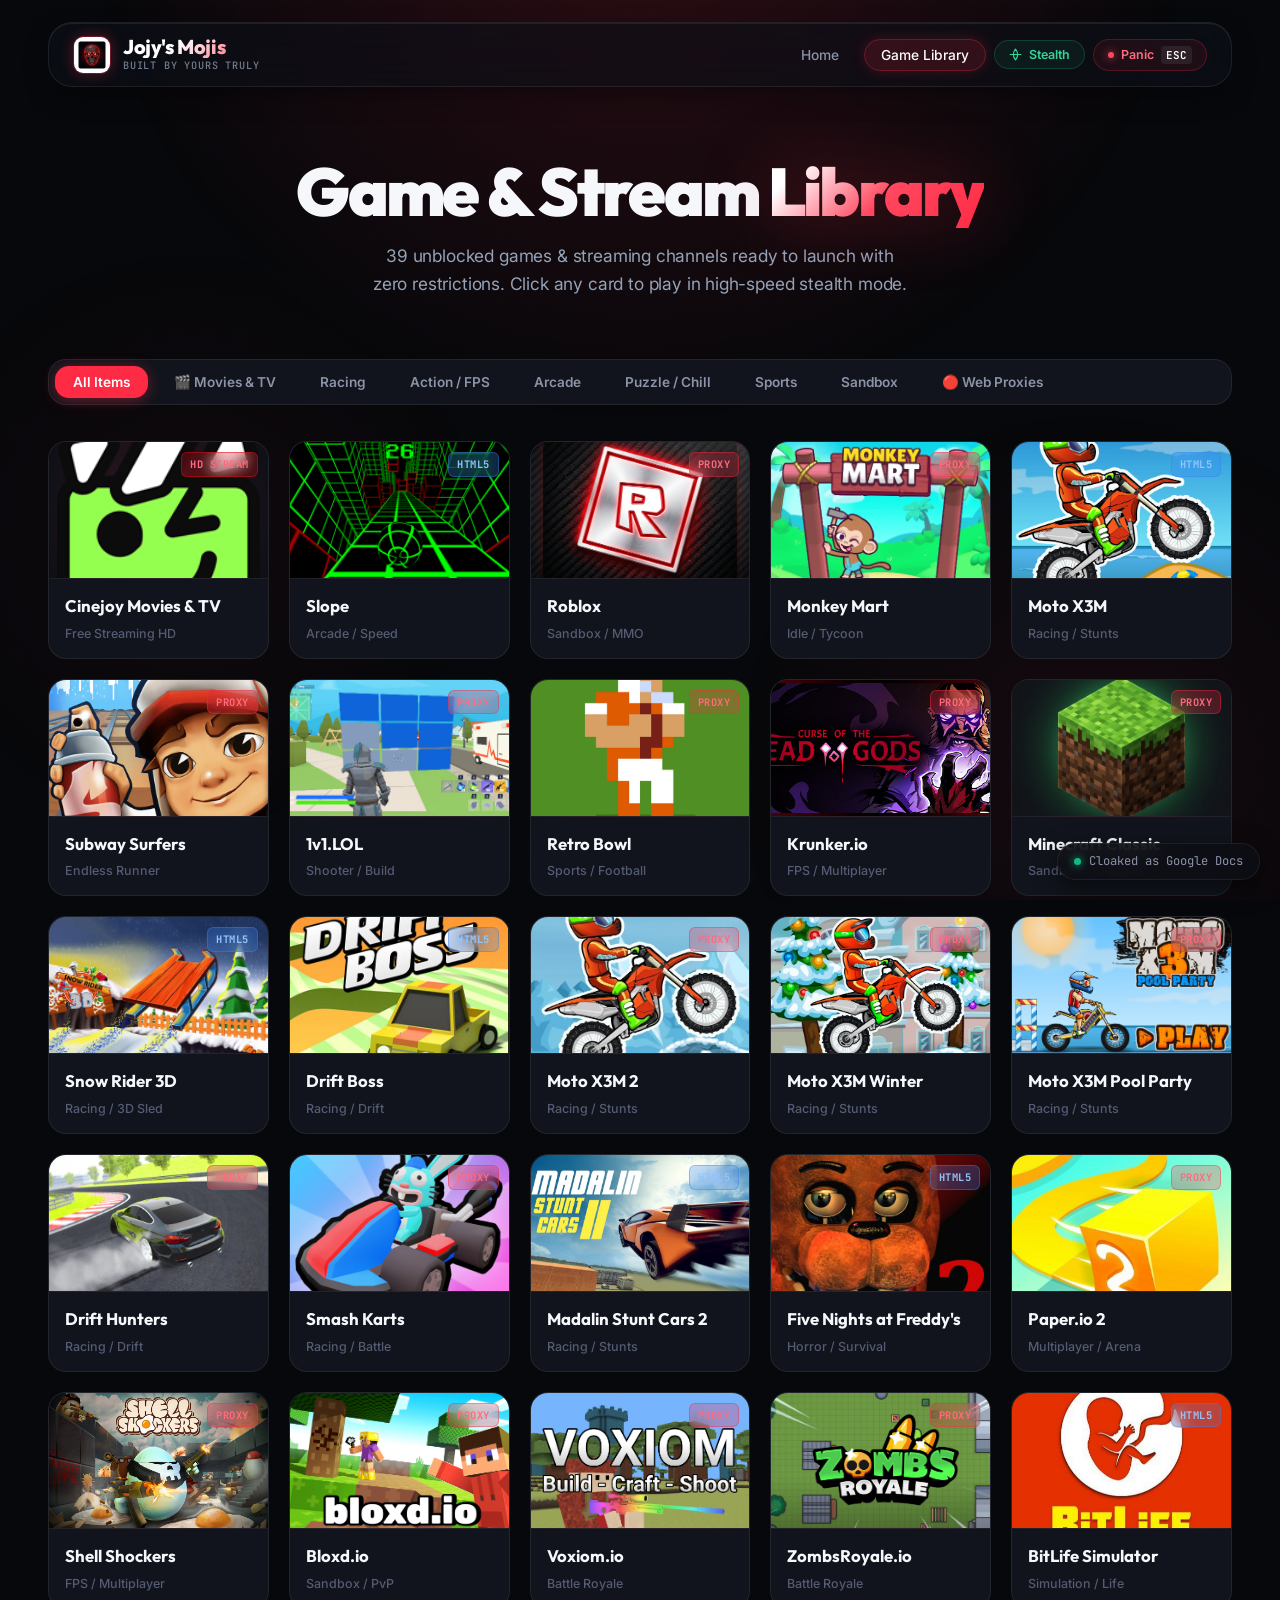
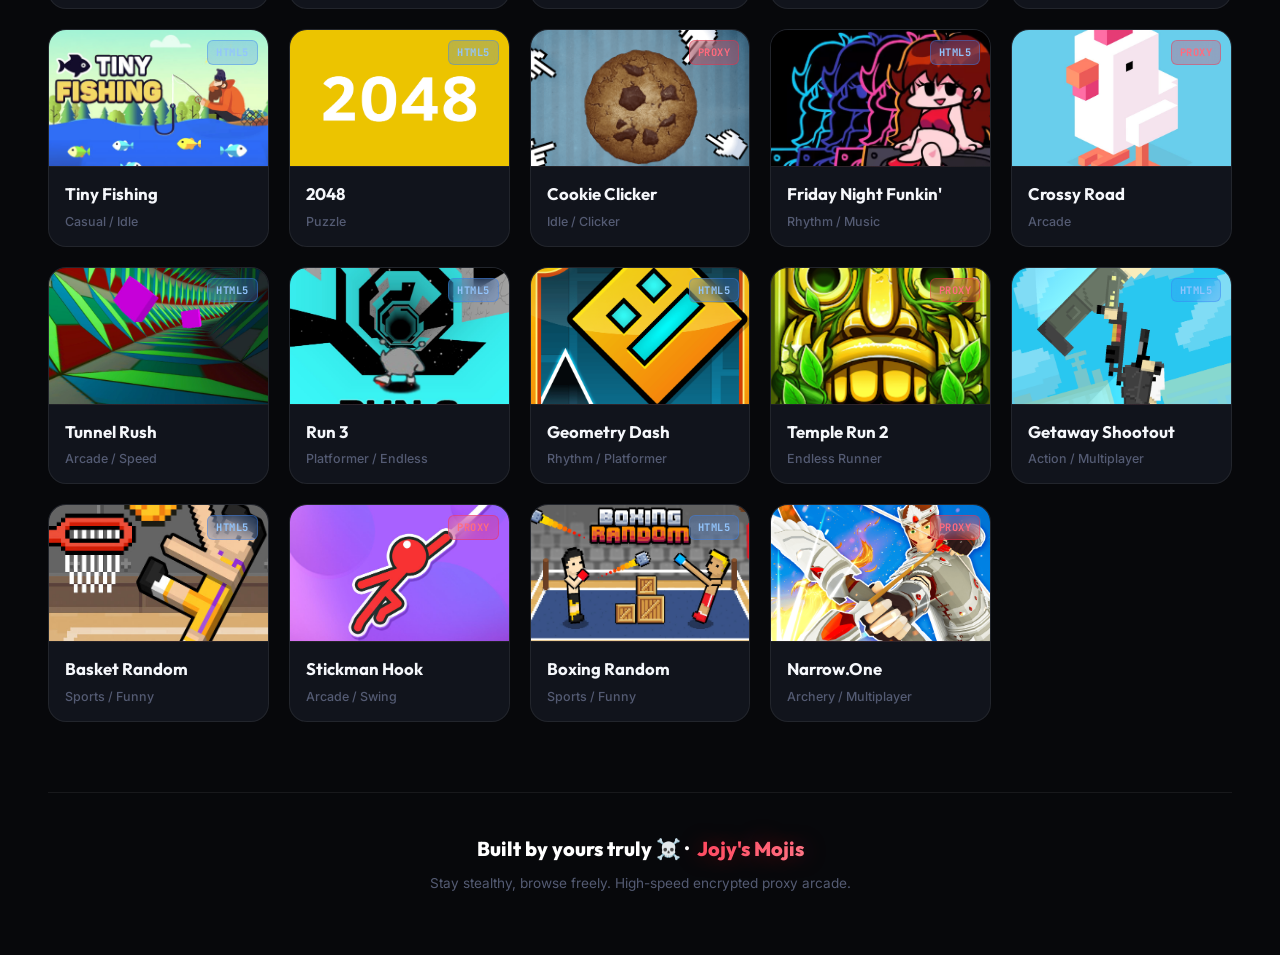
==== commit 9f503863: "Add files via upload" ====
--- a/games.html
+++ b/games.html
@@ -10,19 +10,6 @@
 </head>
 <body>
 
-  <!-- Top Info Ticker -->
-  <div class="top-ticker">
-    <span class="ticker-highlight"><span class="ticker-dot"></span> BUILT BY YOURS TRULY</span>
-    <span>·</span>
-    <span style="font-weight: 700; color: var(--red-bright);">⚡ JOJY'S MOJIS</span>
-    <span>·</span>
-    <span>🎮 30+ UNBLOCKED GAMES</span>
-    <span>·</span>
-    <span>🚀 ULTRAVIOLET V3 ENGINE</span>
-    <span>·</span>
-    <span>PRESS <b style="color:#fff">ESC</b> TO PANIC</span>
-  </div>
-
   <!-- Loading Overlay -->
   <div class="loading-overlay" id="loading-overlay">
     <div class="loader-ring"></div>
@@ -34,18 +21,32 @@
   <div class="proxy-frame-container" id="proxy-container">
     <div class="proxy-toolbar">
       <div class="proxy-nav-btns">
-        <button class="tb-btn tb-btn-close" id="proxy-back" title="Exit Game (Back to Library)">✕</button>
-        <button class="tb-btn" id="proxy-history-back" title="History Back">←</button>
-        <button class="tb-btn" id="proxy-history-forward" title="History Forward">→</button>
-        <button class="tb-btn" id="proxy-refresh" title="Reload Page">↻</button>
+        <button class="tb-btn tb-btn-close" id="proxy-back" title="Exit Game (Back to Library)">
+          <svg width="14" height="14" viewBox="0 0 24 24" fill="none" stroke="currentColor" stroke-width="2.2" stroke-linecap="round" stroke-linejoin="round"><line x1="18" y1="6" x2="6" y2="18"></line><line x1="6" y1="6" x2="18" y2="18"></line></svg>
+        </button>
+        <button class="tb-btn" id="proxy-history-back" title="History Back">
+          <svg width="14" height="14" viewBox="0 0 24 24" fill="none" stroke="currentColor" stroke-width="2.2" stroke-linecap="round" stroke-linejoin="round"><line x1="19" y1="12" x2="5" y2="12"></line><polyline points="12 19 5 12 12 5"></polyline></svg>
+        </button>
+        <button class="tb-btn" id="proxy-history-forward" title="History Forward">
+          <svg width="14" height="14" viewBox="0 0 24 24" fill="none" stroke="currentColor" stroke-width="2.2" stroke-linecap="round" stroke-linejoin="round"><line x1="5" y1="12" x2="19" y2="12"></line><polyline points="12 5 19 12 12 19"></polyline></svg>
+        </button>
+        <button class="tb-btn" id="proxy-refresh" title="Reload Page">
+          <svg width="14" height="14" viewBox="0 0 24 24" fill="none" stroke="currentColor" stroke-width="2.2" stroke-linecap="round" stroke-linejoin="round"><polyline points="23 4 23 10 17 10"></polyline><path d="M20.49 15a9 9 0 1 1-2.12-9.36L23 10"></path></svg>
+        </button>
       </div>
       <div class="proxy-url-wrap">
-        <span class="proxy-ssl-icon" title="Secure Encrypted Proxy">🔒</span>
+        <span class="proxy-ssl-icon" title="Secure Encrypted Proxy">
+          <svg width="13" height="13" viewBox="0 0 24 24" fill="none" stroke="#10b981" stroke-width="2.4" stroke-linecap="round" stroke-linejoin="round"><rect x="3" y="11" width="18" height="11" rx="2" ry="2"></rect><path d="M7 11V7a5 5 0 0 1 10 0v4"></path></svg>
+        </span>
         <input class="proxy-url-bar" id="proxy-url-display" placeholder="Enter URL or search..." autocomplete="off" spellcheck="false">
       </div>
       <div class="proxy-nav-btns">
-        <button class="tb-btn" id="proxy-fullscreen" title="Toggle Fullscreen">⛶</button>
-        <button class="tb-btn" id="proxy-popout" title="Open in about:blank tab">↗</button>
+        <button class="tb-btn" id="proxy-fullscreen" title="Toggle Fullscreen">
+          <svg width="14" height="14" viewBox="0 0 24 24" fill="none" stroke="currentColor" stroke-width="2.2" stroke-linecap="round" stroke-linejoin="round"><path d="M8 3H5a2 2 0 0 0-2 2v3m18 0V5a2 2 0 0 0-2-2h-3m0 18h3a2 2 0 0 0 2-2v-3M3 16v3a2 2 0 0 0 2 2h3"></path></svg>
+        </button>
+        <button class="tb-btn" id="proxy-popout" title="Open in about:blank tab">
+          <svg width="14" height="14" viewBox="0 0 24 24" fill="none" stroke="currentColor" stroke-width="2.2" stroke-linecap="round" stroke-linejoin="round"><path d="M18 13v6a2 2 0 0 1-2 2H5a2 2 0 0 1-2-2V8a2 2 0 0 1 2-2h6"></path><polyline points="15 3 21 3 21 9"></polyline><line x1="10" y1="14" x2="21" y2="3"></line></svg>
+        </button>
       </div>
     </div>
     <iframe class="proxy-frame" id="proxy-frame" allow="autoplay; camera; microphone; clipboard-read; clipboard-write; fullscreen; display-capture; web-share; gamepad; xr-spatial-tracking" allowfullscreen></iframe>
@@ -66,16 +67,24 @@
       <ul class="nav-links">
         <li><a href="./index.html">Home</a></li>
         <li><a href="./games.html" class="active">Game Library</a></li>
-        <li><button class="stealth-btn" id="stealth-launch-btn" title="Open in about:blank (Invisible to Lightspeed)">👻 STEALTH (about:blank)</button></li>
-        <li><button class="panic-btn" id="panic-btn" title="Press ESC to panic">ESC → PANIC</button></li>
+        <li>
+          <button class="stealth-btn" id="stealth-launch-btn" title="Open in about:blank (Invisible to Lightspeed)">
+            <svg width="13" height="13" viewBox="0 0 24 24" fill="none" stroke="currentColor" stroke-width="2.2" stroke-linecap="round" stroke-linejoin="round"><path d="M2 12h20M12 2a15.3 15.3 0 0 1 4 10 15.3 15.3 0 0 1-4 10 15.3 15.3 0 0 1-4-10 15.3 15.3 0 0 1 4-10z"></path></svg>
+            <span>Stealth</span>
+          </button>
+        </li>
+        <li>
+          <button class="panic-btn" id="panic-btn" title="Press ESC to panic">
+            <span class="panic-dot"></span>
+            <span>Panic</span>
+            <kbd>ESC</kbd>
+          </button>
+        </li>
       </ul>
     </nav>
 
     <!-- Games Page Hero -->
     <section class="hero fade-in fade-in-delay-1" style="padding: 20px 0 30px;">
-      <div class="hero-pill">
-        <span>🎮</span> Built by yours truly · Jojy's Mojis Arcade & Streaming
-      </div>
       <h1>Game & Stream <span class="accent">Library</span></h1>
       <p>39 unblocked games & streaming channels ready to launch with zero restrictions. Click any card to play in high-speed stealth mode.</p>
     </section>
@@ -206,7 +215,9 @@
           }
           try {
             const { BareMuxConnection } = await import("./baremux/index.mjs");
-            const conn = new BareMuxConnection("./baremux/worker.js");
+            const workerUrl = new URL("./baremux/worker.js", location.href).href;
+            const epoxyUrl = new URL("./epoxy/index.mjs", location.href).href;
+            const conn = new BareMuxConnection(workerUrl);
             const hasLocalBare = location.port && (location.hostname === "localhost" || location.hostname === "127.0.0.1");
 
             if (hasLocalBare) {
@@ -217,12 +228,17 @@
                 console.log("[✓] BareMux connected to local Bare server.");
               } catch (localErr) {
                 console.warn("[!] Local Bare failed, connecting to Wisp tunnel via Epoxy:", localErr);
-                await conn.setTransport("./epoxy/index.mjs", [{ wisp: "wss://wisp.mercurywork.shop/" }]);
+                await conn.setTransport(epoxyUrl, [{ wisp: "wss://wisp.mercurywork.shop/" }]);
               }
             } else {
               // Cloud / Custom domain / GitHub Pages: Connect to high-speed Wisp WebSocket tunnel!
-              await conn.setTransport("./epoxy/index.mjs", [{ wisp: "wss://wisp.mercurywork.shop/" }]);
-              console.log("[✓] BareMux connected to Wisp tunnel (wss://wisp.mercurywork.shop/) via Epoxy.");
+              try {
+                await conn.setTransport(epoxyUrl, [{ wisp: "wss://wisp.mercurywork.shop/" }]);
+                console.log("[✓] BareMux connected to primary Wisp tunnel via Epoxy.");
+              } catch (wispErr) {
+                console.warn("[!] Primary Wisp failed, trying backup tunnel:", wispErr);
+                await conn.setTransport(epoxyUrl, [{ wisp: "wss://flow-works.me/wisp/" }]);
+              }
             }
           } catch (transportErr) {
             console.error("[✗] BareMux transport setup failed:", transportErr);
--- a/style.css
+++ b/style.css
@@ -168,15 +168,22 @@
   display: flex;
   align-items: center;
   justify-content: space-between;
-  padding: 20px 0;
-  border-bottom: 1px solid var(--border-color);
-  margin-bottom: 45px;
+  padding: 12px 24px;
+  background: rgba(13, 16, 23, 0.72);
+  backdrop-filter: blur(24px) saturate(180%);
+  -webkit-backdrop-filter: blur(24px) saturate(180%);
+  border: 1px solid rgba(255, 255, 255, 0.08);
+  border-radius: var(--radius-xl);
+  margin: 22px auto 48px;
+  box-shadow: 0 10px 30px -10px rgba(0, 0, 0, 0.6), inset 0 1px 0 rgba(255, 255, 255, 0.08);
+  position: relative;
+  z-index: 100;
 }
 
 .logo {
   display: flex;
   align-items: center;
-  gap: 14px;
+  gap: 12px;
   text-decoration: none;
   color: var(--text-primary);
 }
@@ -186,13 +193,18 @@
 }
 
 .logo-icon {
-  width: 44px;
-  height: 44px;
-  border-radius: var(--radius-sm);
+  width: 38px;
+  height: 38px;
+  border-radius: 10px;
   object-fit: cover;
   border: 1px solid rgba(255, 42, 68, 0.4);
-  box-shadow: 0 0 16px rgba(255, 42, 68, 0.35);
+  box-shadow: 0 0 14px rgba(255, 42, 68, 0.3);
   display: block;
+  transition: transform var(--transition-fast);
+}
+
+.logo:hover .logo-icon {
+  transform: scale(1.05);
 }
 
 .logo-info {
@@ -202,166 +214,158 @@
 
 .logo-text {
   font-family: 'Outfit', sans-serif;
-  font-size: 1.35rem;
+  font-size: 1.25rem;
   font-weight: 800;
-  letter-spacing: -0.5px;
-  background: linear-gradient(135deg, #ffffff 30%, var(--red-bright) 100%);
+  letter-spacing: -0.02em;
+  background: linear-gradient(135deg, #ffffff 40%, #ff475f 100%);
+  -webkit-background-clip: text;
+  -webkit-text-fill-color: transparent;
+  line-height: 1.15;
+}
+
+.logo-tagline {
+  font-family: 'JetBrains Mono', monospace;
+  font-size: 0.64rem;
+  color: #94a3b8;
+  letter-spacing: 0.08em;
+  font-weight: 500;
+  text-transform: uppercase;
+  opacity: 0.75;
+}
+
+.nav-links {
+  display: flex;
+  align-items: center;
+  gap: 8px;
+  list-style: none;
+}
+
+.nav-links a {
+  color: var(--text-secondary);
+  text-decoration: none;
+  font-size: 0.86rem;
+  font-weight: 500;
+  padding: 7px 16px;
+  border-radius: var(--radius-full);
+  transition: all var(--transition-fast);
+  border: 1px solid transparent;
+}
+
+.nav-links a:hover {
+  color: #fff;
+  background: rgba(255, 255, 255, 0.06);
+}
+
+.nav-links a.active {
+  color: #fff;
+  background: rgba(255, 42, 68, 0.14);
+  border-color: rgba(255, 42, 68, 0.3);
+  box-shadow: 0 0 14px rgba(255, 42, 68, 0.18);
+}
+
+.panic-btn {
+  background: rgba(255, 42, 68, 0.08);
+  border: 1px solid rgba(255, 42, 68, 0.25);
+  color: #ff6b7e;
+  padding: 6px 14px;
+  border-radius: var(--radius-full);
+  font-size: 0.78rem;
+  font-family: 'Inter', sans-serif;
+  font-weight: 600;
+  cursor: pointer;
+  transition: all var(--transition-fast);
+  display: inline-flex;
+  align-items: center;
+  gap: 7px;
+}
+
+.panic-btn kbd {
+  background: rgba(255, 255, 255, 0.08);
+  padding: 2px 5px;
+  border-radius: 4px;
+  font-family: 'JetBrains Mono', monospace;
+  font-size: 0.68rem;
+  color: #fff;
+}
+
+.panic-dot {
+  width: 6px;
+  height: 6px;
+  background: var(--red-bright);
+  border-radius: 50%;
+  box-shadow: 0 0 8px var(--red-bright);
+}
+
+.panic-btn:hover {
+  background: var(--red-primary);
+  color: #fff;
+  border-color: var(--red-primary);
+  box-shadow: 0 0 20px rgba(255, 42, 68, 0.4);
+  transform: translateY(-1px);
+}
+
+.stealth-btn {
+  background: rgba(16, 185, 129, 0.08);
+  border: 1px solid rgba(16, 185, 129, 0.25);
+  color: #34d399;
+  padding: 6px 14px;
+  border-radius: var(--radius-full);
+  font-size: 0.78rem;
+  font-family: 'Inter', sans-serif;
+  font-weight: 600;
+  cursor: pointer;
+  transition: all var(--transition-fast);
+  display: inline-flex;
+  align-items: center;
+  gap: 7px;
+}
+
+.stealth-btn:hover {
+  background: rgba(16, 185, 129, 0.18);
+  color: #fff;
+  border-color: rgba(16, 185, 129, 0.5);
+  box-shadow: 0 0 16px rgba(16, 185, 129, 0.35);
+  transform: translateY(-1px);
+}
+
+/* ─── Hero Section ──────────────────────────────────────────────────────── */
+.hero {
+  text-align: center;
+  padding: 30px 0 35px;
+}
+
+.hero h1 {
+  font-family: 'Outfit', sans-serif;
+  font-size: clamp(2.8rem, 6vw, 4.2rem);
+  font-weight: 900;
+  letter-spacing: -0.04em;
+  margin-bottom: 14px;
+  line-height: 1.08;
+}
+
+.hero h1 .accent {
+  background: linear-gradient(135deg, #ffffff 15%, #ff475f 55%, #ff2a44 100%);
   -webkit-background-clip: text;
   -webkit-text-fill-color: transparent;
   background-clip: text;
-  line-height: 1.15;
-}
-
-.logo-tagline {
-  font-family: 'JetBrains Mono', monospace;
-  font-size: 0.68rem;
-  color: var(--red-bright);
-  letter-spacing: 0.5px;
-  font-weight: 600;
-  text-transform: uppercase;
-}
-
-.nav-links {
-  display: flex;
-  align-items: center;
-  gap: 10px;
-  list-style: none;
-}
-
-.nav-links a {
-  color: var(--text-secondary);
-  text-decoration: none;
-  font-size: 0.9rem;
-  font-weight: 500;
-  padding: 8px 18px;
-  border-radius: var(--radius-sm);
-  transition: all var(--transition-fast);
-  border: 1px solid transparent;
-}
-
-.nav-links a:hover {
-  color: var(--text-primary);
-  background: var(--red-subtle);
-  border-color: rgba(255, 42, 68, 0.2);
-}
-
-.nav-links a.active {
-  color: #fff;
-  background: linear-gradient(135deg, rgba(255, 42, 68, 0.25), rgba(255, 42, 68, 0.1));
-  border-color: var(--red-border);
-  box-shadow: 0 0 14px rgba(255, 42, 68, 0.2);
-}
-
-.panic-btn {
-  background: rgba(255, 42, 68, 0.1);
-  border: 1px solid var(--red-border);
-  color: var(--red-bright);
-  padding: 8px 14px;
-  border-radius: var(--radius-sm);
-  font-size: 0.78rem;
-  font-family: 'JetBrains Mono', monospace;
-  font-weight: 700;
-  cursor: pointer;
-  transition: all var(--transition-fast);
-  display: inline-flex;
-  align-items: center;
-  gap: 6px;
-}
-
-.panic-btn:hover {
-  background: var(--red-primary);
-  color: #fff;
-  border-color: var(--red-primary);
-  box-shadow: var(--shadow-red);
-  transform: translateY(-1px);
-}
-
-.stealth-btn {
-  background: rgba(16, 185, 129, 0.12);
-  border: 1px solid rgba(16, 185, 129, 0.4);
-  color: #34d399;
-  padding: 8px 14px;
-  border-radius: var(--radius-sm);
-  font-size: 0.78rem;
-  font-family: 'JetBrains Mono', monospace;
-  font-weight: 700;
-  cursor: pointer;
-  transition: all var(--transition-fast);
-  display: inline-flex;
-  align-items: center;
-  gap: 6px;
-}
-
-.stealth-btn:hover {
-  background: #10b981;
-  color: #fff;
-  border-color: #10b981;
-  box-shadow: 0 0 16px rgba(16, 185, 129, 0.5);
-  transform: translateY(-1px);
-}
-
-/* ─── Hero Section ──────────────────────────────────────────────────────── */
-.hero {
-  text-align: center;
-  padding: 40px 0 50px;
-}
-
-.hero-pill {
-  display: inline-flex;
-  align-items: center;
-  gap: 8px;
-  padding: 6px 16px;
-  background: rgba(255, 42, 68, 0.1);
-  border: 1px solid rgba(255, 42, 68, 0.35);
-  border-radius: var(--radius-full);
-  font-family: 'JetBrains Mono', monospace;
-  font-size: 0.75rem;
-  font-weight: 700;
-  color: var(--red-bright);
-  letter-spacing: 0.8px;
-  margin-bottom: 22px;
-  box-shadow: 0 0 20px rgba(255, 42, 68, 0.2);
-  text-transform: uppercase;
-}
-
-.hero h1 {
-  font-family: 'Outfit', sans-serif;
-  font-size: 3.6rem;
-  font-weight: 900;
-  letter-spacing: -1.5px;
-  margin-bottom: 16px;
-  line-height: 1.08;
-}
-
-.hero h1 .accent {
-  background: linear-gradient(135deg, #ff475f, #ff2a44, #ff8090, #ff2a44);
-  -webkit-background-clip: text;
-  -webkit-text-fill-color: transparent;
-  background-clip: text;
-  background-size: 300% auto;
-  animation: shimmer 4s ease-in-out infinite;
   display: inline-block;
-  filter: drop-shadow(0 0 25px rgba(255, 42, 68, 0.4));
-}
-
-@keyframes shimmer {
-  0%, 100% { background-position: 0% center; }
-  50% { background-position: 100% center; }
+  filter: drop-shadow(0 0 35px rgba(255, 42, 68, 0.35));
 }
 
 .hero p {
-  color: var(--text-secondary);
-  font-size: 1.15rem;
-  max-width: 580px;
-  margin: 0 auto 38px;
+  color: #94a3b8;
+  font-size: 1.08rem;
+  max-width: 540px;
+  margin: 0 auto 32px;
   font-weight: 400;
   line-height: 1.6;
+  letter-spacing: -0.01em;
 }
 
 /* ─── Upgraded Search Bar ───────────────────────────────────────────────── */
 .search-container {
-  max-width: 700px;
-  margin: 0 auto 24px;
+  max-width: 660px;
+  margin: 0 auto 32px;
   position: relative;
 }
 
@@ -369,47 +373,55 @@
   position: relative;
   display: flex;
   align-items: center;
-  background: var(--bg-card);
-  border: 1.5px solid var(--border-color);
-  border-radius: var(--radius-xl);
-  padding: 6px 8px 6px 20px;
+  background: rgba(14, 17, 25, 0.82);
+  backdrop-filter: blur(24px) saturate(180%);
+  -webkit-backdrop-filter: blur(24px) saturate(180%);
+  border: 1px solid rgba(255, 255, 255, 0.09);
+  border-radius: var(--radius-full);
+  padding: 5px 7px 5px 20px;
   transition: all var(--transition-med);
-  box-shadow: var(--shadow-card);
+  box-shadow: 0 20px 40px -10px rgba(0, 0, 0, 0.7), inset 0 1px 0 rgba(255, 255, 255, 0.08);
 }
 
 .search-bar-wrap:hover {
-  border-color: rgba(255, 42, 68, 0.35);
-  box-shadow: 0 10px 30px rgba(0, 0, 0, 0.6), 0 0 20px rgba(255, 42, 68, 0.1);
+  border-color: rgba(255, 42, 68, 0.4);
+  box-shadow: 0 25px 50px -10px rgba(0, 0, 0, 0.8), 0 0 30px rgba(255, 42, 68, 0.15), inset 0 1px 0 rgba(255, 255, 255, 0.12);
 }
 
 .search-bar-wrap:focus-within {
   border-color: var(--red-primary);
-  background: #0f121a;
-  box-shadow: 0 0 0 4px var(--red-medium), var(--shadow-red);
+  background: rgba(16, 20, 30, 0.95);
+  box-shadow: 0 0 0 3px rgba(255, 42, 68, 0.2), 0 25px 50px -10px rgba(0, 0, 0, 0.9), 0 0 35px rgba(255, 42, 68, 0.3);
 }
 
 .search-icon-prefix {
-  font-size: 1.2rem;
+  display: flex;
+  align-items: center;
+  justify-content: center;
   margin-right: 12px;
+  color: #64748b;
+  transition: color var(--transition-fast);
+}
+
+.search-bar-wrap:focus-within .search-icon-prefix {
   color: var(--red-bright);
-  display: flex;
-  align-items: center;
-  filter: drop-shadow(0 0 6px rgba(255, 42, 68, 0.6));
 }
 
 .search-bar {
   flex: 1;
   background: transparent;
   border: none;
-  color: var(--text-primary);
-  font-size: 1.05rem;
+  color: #f8fafc;
+  font-size: 0.98rem;
   font-family: 'Inter', sans-serif;
   outline: none;
   padding: 12px 0;
+  letter-spacing: -0.01em;
 }
 
 .search-bar::placeholder {
-  color: var(--text-muted);
+  color: #475569;
+  font-weight: 400;
 }
 
 .search-actions {
@@ -419,9 +431,9 @@
 }
 
 .kbd-badge {
-  background: rgba(255, 255, 255, 0.06);
-  border: 1px solid var(--border-color);
-  color: var(--text-muted);
+  background: rgba(255, 255, 255, 0.04);
+  border: 1px solid rgba(255, 255, 255, 0.08);
+  color: #64748b;
   font-size: 0.72rem;
   font-family: 'JetBrains Mono', monospace;
   padding: 4px 8px;
@@ -430,12 +442,12 @@
 }
 
 .search-btn {
-  background: linear-gradient(135deg, var(--red-primary), #d91c33);
+  background: linear-gradient(135deg, var(--red-bright), var(--red-primary));
   border: none;
   color: white;
-  height: 46px;
-  padding: 0 22px;
-  border-radius: var(--radius-lg);
+  height: 42px;
+  padding: 0 20px;
+  border-radius: var(--radius-full);
   cursor: pointer;
   display: flex;
   align-items: center;
@@ -443,51 +455,85 @@
   gap: 8px;
   font-family: 'Outfit', sans-serif;
   font-weight: 700;
-  font-size: 0.95rem;
+  font-size: 0.9rem;
+  letter-spacing: 0.01em;
   transition: all var(--transition-fast);
   box-shadow: 0 4px 16px rgba(255, 42, 68, 0.4);
 }
 
 .search-btn:hover {
-  background: linear-gradient(135deg, var(--red-bright), var(--red-primary));
+  background: linear-gradient(135deg, #ff5e73, var(--red-bright));
   box-shadow: 0 6px 24px rgba(255, 42, 68, 0.6);
   transform: translateY(-1px);
 }
 
+.search-byline {
+  margin-top: 14px;
+  font-family: 'JetBrains Mono', monospace;
+  font-size: 0.75rem;
+  font-weight: 500;
+  color: #64748b;
+  letter-spacing: 0.16em;
+  text-transform: lowercase;
+  opacity: 0.75;
+  transition: all 0.25s ease;
+  user-select: none;
+  display: flex;
+  align-items: center;
+  justify-content: center;
+  gap: 12px;
+}
+
+.search-byline::before,
+.search-byline::after {
+  content: '';
+  width: 28px;
+  height: 1px;
+  background: linear-gradient(90deg, transparent, rgba(255, 255, 255, 0.15), transparent);
+}
+
+.search-byline:hover {
+  color: var(--red-bright);
+  opacity: 1;
+  text-shadow: 0 0 14px var(--red-glow);
+}
+
 /* ─── Quick Access Pills ────────────────────────────────────────────────── */
 .quick-access {
   display: flex;
   flex-wrap: wrap;
   justify-content: center;
   gap: 10px;
-  max-width: 720px;
-  margin: 0 auto 65px;
+  max-width: 680px;
+  margin: 0 auto 55px;
 }
 
 .quick-btn {
   display: inline-flex;
   align-items: center;
-  gap: 10px;
-  padding: 8px 18px;
-  background: rgba(18, 21, 29, 0.85);
-  border: 1px solid rgba(255, 255, 255, 0.08);
+  gap: 9px;
+  padding: 7px 16px;
+  background: rgba(15, 18, 26, 0.65);
+  border: 1px solid rgba(255, 255, 255, 0.07);
   border-radius: var(--radius-full);
-  color: var(--text-secondary);
-  font-size: 0.88rem;
-  font-weight: 600;
+  color: #94a3b8;
+  font-size: 0.84rem;
+  font-weight: 500;
   cursor: pointer;
   transition: all 0.22s cubic-bezier(0.16, 1, 0.3, 1);
   text-decoration: none;
   font-family: 'Inter', sans-serif;
-  backdrop-filter: blur(10px);
+  backdrop-filter: blur(14px);
+  -webkit-backdrop-filter: blur(14px);
+  box-shadow: 0 4px 14px rgba(0, 0, 0, 0.25);
 }
 
 .quick-btn:hover {
-  border-color: var(--red-border);
-  color: #fff;
-  background: rgba(255, 42, 68, 0.12);
-  transform: translateY(-3px) scale(1.03);
-  box-shadow: 0 8px 24px rgba(255, 42, 68, 0.25);
+  border-color: rgba(255, 42, 68, 0.35);
+  color: #fff;
+  background: rgba(255, 42, 68, 0.1);
+  transform: translateY(-2px);
+  box-shadow: 0 8px 20px rgba(0, 0, 0, 0.4), 0 0 15px rgba(255, 42, 68, 0.15);
 }
 
 .brand-icon {
@@ -498,12 +544,12 @@
 }
 
 .quick-btn:hover .brand-icon {
-  transform: scale(1.18) rotate(-5deg);
+  transform: scale(1.15) rotate(-4deg);
   filter: drop-shadow(0 0 10px currentColor);
 }
 
 .quick-btn .icon {
-  font-size: 1.05rem;
+  font-size: 1rem;
 }
 
 /* ─── Section Headers ───────────────────────────────────────────────────── */
@@ -774,11 +820,13 @@
   display: flex;
   align-items: center;
   gap: 10px;
-  padding: 8px 16px;
-  background: #0c0e14;
-  border-bottom: 1px solid rgba(255, 42, 68, 0.25);
-  box-shadow: 0 4px 20px rgba(0, 0, 0, 0.6);
-  height: 52px;
+  padding: 0 16px;
+  background: rgba(11, 13, 19, 0.94);
+  backdrop-filter: blur(20px);
+  -webkit-backdrop-filter: blur(20px);
+  border-bottom: 1px solid rgba(255, 255, 255, 0.08);
+  box-shadow: 0 6px 25px rgba(0, 0, 0, 0.7);
+  height: 48px;
 }
 
 .proxy-nav-btns {
@@ -788,53 +836,59 @@
 }
 
 .tb-btn {
-  background: rgba(255, 255, 255, 0.04);
-  border: 1px solid var(--border-color);
-  color: var(--text-secondary);
-  width: 36px;
-  height: 36px;
-  border-radius: var(--radius-sm);
+  background: rgba(255, 255, 255, 0.03);
+  border: 1px solid rgba(255, 255, 255, 0.08);
+  color: #94a3b8;
+  width: 32px;
+  height: 32px;
+  border-radius: 8px;
   cursor: pointer;
   display: flex;
   align-items: center;
   justify-content: center;
   transition: all var(--transition-fast);
-  font-size: 0.95rem;
+}
+
+.tb-btn svg {
+  display: block;
 }
 
 .tb-btn:hover {
-  background: rgba(255, 42, 68, 0.15);
-  border-color: var(--red-border);
-  color: #fff;
-  box-shadow: 0 0 12px rgba(255, 42, 68, 0.3);
+  background: rgba(255, 255, 255, 0.08);
+  border-color: rgba(255, 255, 255, 0.18);
+  color: #fff;
+  transform: translateY(-1px);
 }
 
 .tb-btn-close:hover {
-  background: var(--red-primary);
-  color: #fff;
+  background: rgba(255, 42, 68, 0.2);
+  border-color: var(--red-primary);
+  color: #ff6b7e;
+  box-shadow: 0 0 12px rgba(255, 42, 68, 0.35);
 }
 
 .proxy-url-wrap {
   flex: 1;
   display: flex;
   align-items: center;
-  background: #08090d;
+  background: rgba(5, 7, 10, 0.9);
   border: 1px solid rgba(255, 255, 255, 0.08);
-  border-radius: var(--radius-md);
-  padding: 0 14px;
-  height: 38px;
+  border-radius: var(--radius-sm);
+  padding: 0 12px;
+  height: 32px;
   transition: all var(--transition-fast);
 }
 
 .proxy-url-wrap:focus-within {
   border-color: var(--red-primary);
-  box-shadow: 0 0 0 2px var(--red-medium);
+  box-shadow: 0 0 0 2px rgba(255, 42, 68, 0.2);
 }
 
 .proxy-ssl-icon {
-  font-size: 0.85rem;
+  display: flex;
+  align-items: center;
+  justify-content: center;
   margin-right: 8px;
-  color: #10b981;
 }
 
 .proxy-url-bar {
@@ -842,7 +896,7 @@
   background: transparent;
   border: none;
   color: #e2e8f0;
-  font-size: 0.86rem;
+  font-size: 0.82rem;
   font-family: 'JetBrains Mono', monospace;
   outline: none;
 }
@@ -863,13 +917,14 @@
   left: 0;
   width: 100%;
   height: 100%;
-  background: rgba(7, 8, 11, 0.96);
+  background: rgba(6, 7, 10, 0.88);
   z-index: 10000;
   align-items: center;
   justify-content: center;
   flex-direction: column;
-  gap: 24px;
-  backdrop-filter: blur(12px);
+  gap: 20px;
+  backdrop-filter: blur(20px);
+  -webkit-backdrop-filter: blur(20px);
 }
 
 .loading-overlay.active {
@@ -877,13 +932,29 @@
 }
 
 .loader-ring {
-  width: 58px;
-  height: 58px;
-  border: 4px solid rgba(255, 42, 68, 0.15);
+  width: 50px;
+  height: 50px;
+  border: 3px solid rgba(255, 42, 68, 0.12);
   border-top-color: var(--red-primary);
   border-radius: 50%;
-  animation: spin 0.75s cubic-bezier(0.68, -0.55, 0.27, 1.55) infinite;
+  animation: spin 0.8s cubic-bezier(0.5, 0, 0.5, 1) infinite;
   box-shadow: 0 0 25px rgba(255, 42, 68, 0.35);
+}
+
+.loading-text {
+  font-family: 'Outfit', sans-serif;
+  color: #fff;
+  font-size: 1.1rem;
+  font-weight: 700;
+  letter-spacing: -0.01em;
+}
+
+.loading-subtext {
+  font-family: 'JetBrains Mono', monospace;
+  color: #64748b;
+  font-size: 0.76rem;
+  letter-spacing: 0.08em;
+  text-transform: uppercase;
 }
 
 @keyframes spin {
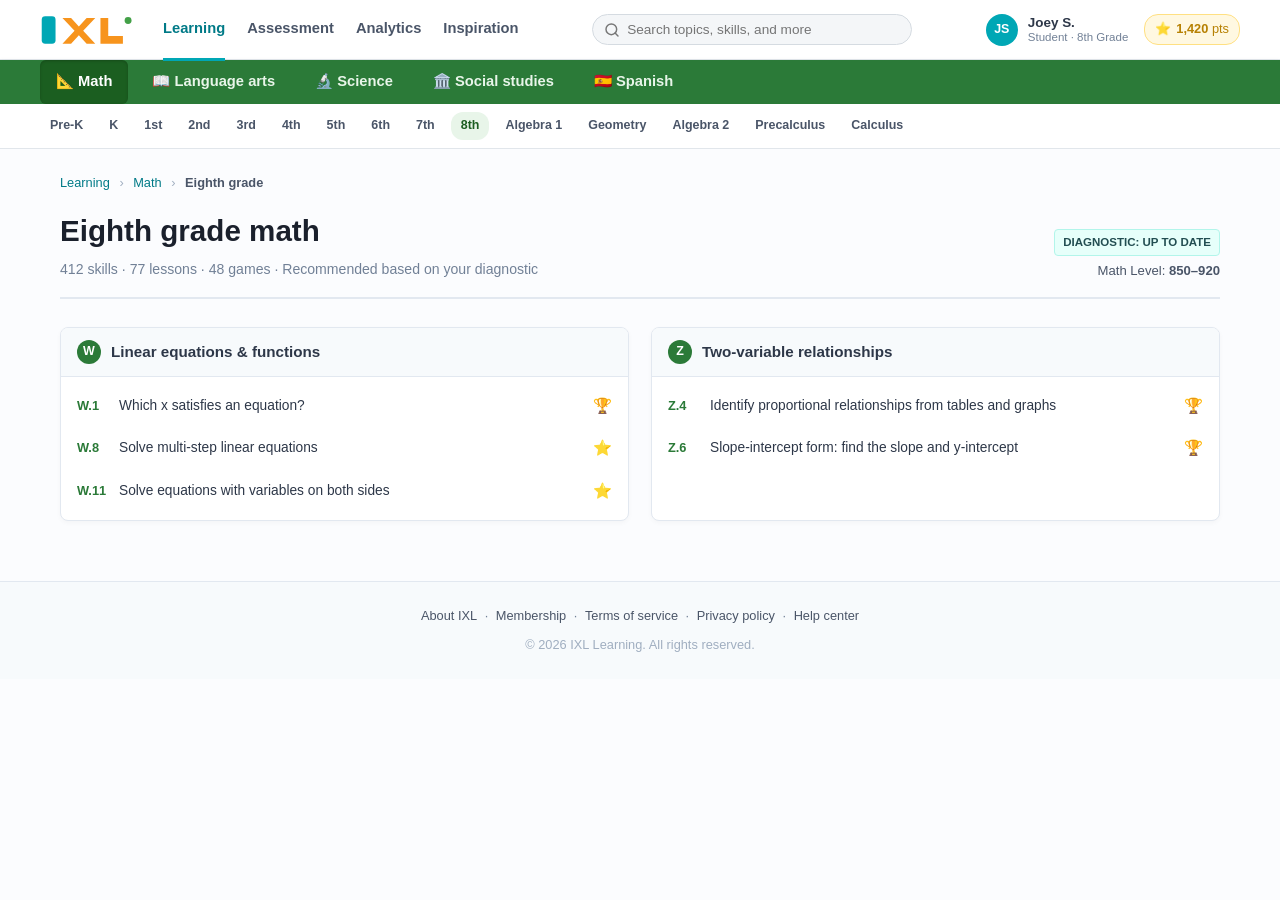
==== commit c12d1ab1: "Add files via upload" ====
--- a/games.html
+++ b/games.html
@@ -3,19 +3,194 @@
 <head>
   <meta charset="UTF-8">
   <meta name="viewport" content="width=device-width, initial-scale=1.0">
-  <title>Google Docs</title>
-  <meta name="description" content="Google Docs — Online Document Editor">
-  <link rel="icon" href="https://ssl.gstatic.com/docs/documents/images/kix-favicon7.ico" id="tab-favicon">
+  <title id="page-title">IXL | Math, Language Arts, Science, Social Studies, and Spanish</title>
+  <meta name="description" content="Personalized learning for every student. Used by over 18 million students.">
+  <link rel="icon" href="./assets/ixl-favicon.png" id="tab-favicon">
   <link rel="stylesheet" href="./style.css">
 </head>
 <body>
 
-  <!-- Loading Overlay -->
-  <div class="loading-overlay" id="loading-overlay">
-    <div class="loader-ring"></div>
-    <div class="loading-text">Loading Game Tunnel...</div>
-    <div class="loading-subtext">Jojy's Mojis · Built by yours truly</div>
+  <!-- ═══════════════════════════════════════════════════════════════════════
+       IXL Educational Disguise Layer (Active By Default)
+       ═══════════════════════════════════════════════════════════════════════ -->
+  <div id="ixl-wrapper">
+    <!-- Topmost Header Utility Bar -->
+    <header class="ixl-top-header">
+      <div class="ixl-header-inner">
+        <div class="ixl-brand-group">
+          <a href="#" class="ixl-logo-link" onclick="return false;" title="IXL Learning">
+            <svg class="ixl-logo-svg" viewBox="0 0 110 38" width="95" height="34" fill="none" xmlns="http://www.w3.org/2000/svg">
+              <rect x="2" y="3" width="16" height="32" rx="4" fill="#00A7B5"/>
+              <path d="M26 5L40 20L26 35H36L45 25L54 35H64L50 20L64 5H54L45 15L36 5H26Z" fill="#F7941D"/>
+              <path d="M70 5V35H96V26H79V5H70Z" fill="#F7941D"/>
+              <circle cx="102" cy="8" r="4" fill="#43A047"/>
+            </svg>
+          </a>
+          <nav class="ixl-primary-nav">
+            <a href="#" class="ixl-nav-item active" onclick="return false;">Learning</a>
+            <a href="#" class="ixl-nav-item" onclick="return false;">Assessment</a>
+            <a href="#" class="ixl-nav-item" onclick="return false;">Analytics</a>
+            <a href="#" class="ixl-nav-item" onclick="return false;">Inspiration</a>
+          </nav>
+        </div>
+
+        <div class="ixl-search-box">
+          <svg class="ixl-search-icon" width="16" height="16" viewBox="0 0 24 24" fill="none" stroke="#777" stroke-width="2.2" stroke-linecap="round" stroke-linejoin="round"><circle cx="11" cy="11" r="8"></circle><line x1="21" y1="21" x2="16.65" y2="16.65"></line></svg>
+          <input type="text" class="ixl-search-input" placeholder="Search topics, skills, and more" autocomplete="off">
+        </div>
+
+        <div class="ixl-auth-group">
+          <div class="ixl-user-badge">
+            <span class="ixl-avatar">JS</span>
+            <div class="ixl-user-meta">
+              <span class="ixl-user-name">Joey S.</span>
+              <span class="ixl-user-sub">Student · 8th Grade</span>
+            </div>
+          </div>
+          <div class="ixl-score-pill">
+            <span class="ixl-star-icon">⭐</span>
+            <span><b>1,420</b> pts</span>
+          </div>
+        </div>
+      </div>
+    </header>
+
+    <!-- Green Subject Sub-Bar -->
+    <nav class="ixl-subject-bar">
+      <div class="ixl-subject-inner">
+        <a href="#" class="ixl-subj-link active" onclick="return false;">📐 Math</a>
+        <a href="#" class="ixl-subj-link" onclick="return false;">📖 Language arts</a>
+        <a href="#" class="ixl-subj-link" onclick="return false;">🔬 Science</a>
+        <a href="#" class="ixl-subj-link" onclick="return false;">🏛️ Social studies</a>
+        <a href="#" class="ixl-subj-link" onclick="return false;">🇪🇸 Spanish</a>
+      </div>
+    </nav>
+
+    <!-- Grade Level Selector Strip -->
+    <div class="ixl-grades-strip">
+      <div class="ixl-grades-inner">
+        <span class="ixl-grade-pill">Pre-K</span>
+        <span class="ixl-grade-pill">K</span>
+        <span class="ixl-grade-pill">1st</span>
+        <span class="ixl-grade-pill">2nd</span>
+        <span class="ixl-grade-pill">3rd</span>
+        <span class="ixl-grade-pill">4th</span>
+        <span class="ixl-grade-pill">5th</span>
+        <span class="ixl-grade-pill">6th</span>
+        <span class="ixl-grade-pill">7th</span>
+        <span class="ixl-grade-pill active">8th</span>
+        <span class="ixl-grade-pill">Algebra 1</span>
+        <span class="ixl-grade-pill">Geometry</span>
+        <span class="ixl-grade-pill">Algebra 2</span>
+        <span class="ixl-grade-pill">Precalculus</span>
+        <span class="ixl-grade-pill">Calculus</span>
+      </div>
+    </div>
+
+    <!-- Main IXL Dashboard Body -->
+    <main class="ixl-main-container">
+      <div class="ixl-breadcrumbs">
+        <a href="#" onclick="return false;">Learning</a> <span class="sep">›</span>
+        <a href="#" onclick="return false;">Math</a> <span class="sep">›</span>
+        <span class="current">Eighth grade</span>
+      </div>
+
+      <div class="ixl-title-row">
+        <div class="ixl-title-text">
+          <h1>Eighth grade math</h1>
+          <p>412 skills · 77 lessons · 48 games · Recommended based on your diagnostic</p>
+        </div>
+        <div class="ixl-diagnostic-status">
+          <span class="ixl-diag-badge">Diagnostic: Up to date</span>
+          <span class="ixl-diag-level">Math Level: <b>850–920</b></span>
+        </div>
+      </div>
+
+      <!-- Realistic IXL Practice Categories & Skills -->
+      <div class="ixl-skills-matrix">
+        <div class="ixl-skill-category">
+          <h2 class="ixl-cat-header"><span class="ixl-cat-letter">W</span> Linear equations & functions</h2>
+          <ul class="ixl-skill-list">
+            <li class="ixl-skill-item" onclick="openIxlQuestion('Solve for x: 4x + 9 = 33', 'x = 6')">
+              <span class="ixl-code">W.1</span>
+              <span class="ixl-skill-name">Which x satisfies an equation?</span>
+              <span class="ixl-medal" title="Mastered (Score: 100)">🏆</span>
+            </li>
+            <li class="ixl-skill-item" onclick="openIxlQuestion('Solve multi-step equation: 3(2x - 4) = 18', 'x = 5')">
+              <span class="ixl-code">W.8</span>
+              <span class="ixl-skill-name">Solve multi-step linear equations</span>
+              <span class="ixl-medal" title="Proficient (Score: 92)">⭐</span>
+            </li>
+            <li class="ixl-skill-item" onclick="openIxlQuestion('Solve: 5x - 7 = 2x + 14', 'x = 7')">
+              <span class="ixl-code">W.11</span>
+              <span class="ixl-skill-name">Solve equations with variables on both sides</span>
+              <span class="ixl-medal" title="Practiced">⭐</span>
+            </li>
+          </ul>
+        </div>
+
+        <div class="ixl-skill-category">
+          <h2 class="ixl-cat-header"><span class="ixl-cat-letter">Z</span> Two-variable relationships</h2>
+          <ul class="ixl-skill-list">
+            <li class="ixl-skill-item" onclick="openIxlQuestion('Is y = 3x directly proportional?', 'Yes, k = 3')">
+              <span class="ixl-code">Z.4</span>
+              <span class="ixl-skill-name">Identify proportional relationships from tables and graphs</span>
+              <span class="ixl-medal">🏆</span>
+            </li>
+            <li class="ixl-skill-item" onclick="openIxlQuestion('Find slope and y-intercept of y = -2x + 7', 'slope: -2, intercept: 7')">
+              <span class="ixl-code">Z.6</span>
+              <span class="ixl-skill-name">Slope-intercept form: find the slope and y-intercept</span>
+              <span class="ixl-medal">🏆</span>
+            </li>
+          </ul>
+        </div>
+      </div>
+    </main>
+
+    <!-- IXL Footer -->
+    <footer class="ixl-footer">
+      <div class="ixl-footer-inner">
+        <div class="ixl-footer-links">
+          <a href="#" onclick="return false;">About IXL</a> ·
+          <a href="#" onclick="return false;">Membership</a> ·
+          <a href="#" onclick="return false;">Terms of service</a> ·
+          <a href="#" onclick="return false;">Privacy policy</a> ·
+          <a href="#" onclick="return false;">Help center</a>
+        </div>
+        <p class="ixl-copy">© 2026 IXL Learning. All rights reserved.</p>
+      </div>
+    </footer>
+
+    <!-- Harmless Question Modal if clicked in IXL mode -->
+    <div class="ixl-modal-overlay" id="ixl-modal" style="display:none;">
+      <div class="ixl-modal-card">
+        <div class="ixl-modal-header">
+          <span class="ixl-modal-badge">8th Grade Math Practice</span>
+          <button class="ixl-modal-close" onclick="closeIxlQuestion()">✕</button>
+        </div>
+        <div class="ixl-modal-body">
+          <h3 id="ixl-q-title">Solve for x:</h3>
+          <p class="ixl-math-problem" id="ixl-q-body">4x + 9 = 33</p>
+          <div class="ixl-input-row">
+            <input type="text" class="ixl-ans-input" id="ixl-ans" placeholder="Enter your answer">
+            <button class="ixl-submit-btn" onclick="submitIxlAnswer()">Submit</button>
+          </div>
+          <div id="ixl-feedback" class="ixl-feedback"></div>
+        </div>
+      </div>
+    </div>
   </div>
+
+  <!-- ═══════════════════════════════════════════════════════════════════════
+       Secret Site Portal (Activates when you type "joey" outside of a textbox)
+       ═══════════════════════════════════════════════════════════════════════ -->
+  <div id="secret-site-wrapper">
+    <!-- Loading Overlay -->
+    <div class="loading-overlay" id="loading-overlay">
+      <div class="loader-ring"></div>
+      <div class="loading-text">Loading Game Tunnel...</div>
+      <div class="loading-subtext">Jojy's Mojis · Built by yours truly</div>
+    </div>
 
   <!-- Upgraded Proxy Frame (fullscreen browser interface) -->
   <div class="proxy-frame-container" id="proxy-container">
@@ -119,6 +294,7 @@
     <span class="status-dot"></span>
     <span id="cloak-text">Cloaked as Google Docs</span>
   </div>
+  </div> <!-- /#secret-site-wrapper -->
 
   <script src="./uv/uv.bundle.js"></script>
   <script src="./uv/uv.config.js"></script>
@@ -402,7 +578,10 @@
       });
     }
 
-    // ── Tab Cloaking ──
+    // ─── IXL Disguise & Tab Cloaking ───────────────────────────────────────────
+    const IXL_TITLE = "IXL | Math, Language Arts, Science, Social Studies, and Spanish";
+    const IXL_FAVICON = "./assets/ixl-favicon.png";
+
     const CLOAKS = [
       { title: "Google Docs", icon: "https://ssl.gstatic.com/docs/documents/images/kix-favicon7.ico" },
       { title: "Google Drive", icon: "https://ssl.gstatic.com/images/branding/product/1x/drive_2020q4_32dp.png" },
@@ -410,13 +589,13 @@
     ];
     let currentCloak = 0;
     function applyCloak(index) {
+      if (!document.body.classList.contains("secret-active")) return;
       const cloak = CLOAKS[index];
       document.title = cloak.title;
       const favicon = document.getElementById("tab-favicon");
       if (favicon) favicon.href = cloak.icon;
       if (cloakText) cloakText.textContent = `Cloaked as ${cloak.title}`;
     }
-    applyCloak(0);
 
     if (cloakToggle) {
       cloakToggle.addEventListener("click", () => {
@@ -424,6 +603,101 @@
         applyCloak(currentCloak);
       });
     }
+
+    // ─── Secret "joey" Key Trigger ─────────────────────────────────────────────
+    let secretBuffer = "";
+    const SECRET_WORD = "joey";
+
+    function isInputActive() {
+      const el = document.activeElement;
+      if (!el) return false;
+      const tag = el.tagName;
+      return tag === "INPUT" || tag === "TEXTAREA" || el.isContentEditable;
+    }
+
+    function activateSecretSite() {
+      document.body.classList.add("secret-active");
+      applyCloak(currentCloak);
+      console.log("⚡ Secret portal activated via 'joey' trigger.");
+    }
+
+    function deactivateSecretSite() {
+      document.body.classList.remove("secret-active");
+      if (proxyContainer) proxyContainer.classList.remove("active");
+      if (proxyFrame) proxyFrame.src = "about:blank";
+      if (document.fullscreenElement) {
+        document.exitFullscreen().catch(() => {});
+      }
+      document.title = IXL_TITLE;
+      const favicon = document.getElementById("tab-favicon");
+      if (favicon) favicon.href = IXL_FAVICON;
+    }
+
+    if (panicBtn) {
+      panicBtn.addEventListener("click", deactivateSecretSite);
+    }
+
+    window.addEventListener("keydown", (e) => {
+      // If user is typing inside an input field, textbox, or textarea, ignore!
+      if (isInputActive()) return;
+
+      // ESC key Panic: if secret site is active, immediately disguise back to IXL
+      if (e.key === "Escape") {
+        if (document.body.classList.contains("secret-active")) {
+          e.preventDefault();
+          deactivateSecretSite();
+          return;
+        }
+      }
+
+      // Track keystrokes typed anywhere on the website not in a textbox
+      if (e.key.length === 1) {
+        secretBuffer += e.key.toLowerCase();
+        if (secretBuffer.length > 20) secretBuffer = secretBuffer.slice(-20);
+        if (secretBuffer.endsWith(SECRET_WORD)) {
+          secretBuffer = "";
+          activateSecretSite();
+        }
+      }
+    });
+
+    // IXL Question Interaction
+    window.openIxlQuestion = function(problem, answer) {
+      const modal = document.getElementById("ixl-modal");
+      const qBody = document.getElementById("ixl-q-body");
+      const feedback = document.getElementById("ixl-feedback");
+      const ansInput = document.getElementById("ixl-ans");
+      if (modal && qBody) {
+        qBody.textContent = problem;
+        modal.dataset.expected = answer;
+        if (feedback) feedback.textContent = "";
+        if (ansInput) { ansInput.value = ""; ansInput.focus(); }
+        modal.style.display = "flex";
+      }
+    };
+
+    window.closeIxlQuestion = function() {
+      const modal = document.getElementById("ixl-modal");
+      if (modal) modal.style.display = "none";
+    };
+
+    window.submitIxlAnswer = function() {
+      const ansInput = document.getElementById("ixl-ans");
+      const feedback = document.getElementById("ixl-feedback");
+      const modalEl = document.getElementById("ixl-modal");
+      if (!modalEl || !ansInput || !feedback) return;
+      const userVal = ansInput.value.trim();
+      if (!userVal) {
+        feedback.textContent = "Please enter an answer.";
+        feedback.style.color = "#e53e3e";
+        return;
+      }
+      feedback.textContent = "✓ Brilliant! SmartScore increased to 96.";
+      feedback.style.color = "#2e7d32";
+      setTimeout(() => {
+        modalEl.style.display = "none";
+      }, 1200);
+    };
 
     // ── About:blank Cloaking ──
     function openInAboutBlank() {
@@ -444,14 +718,6 @@
     const stealthBtn = document.getElementById("stealth-launch-btn");
     if (stealthBtn) stealthBtn.addEventListener("click", openInAboutBlank);
     if (cloakToggle) cloakToggle.addEventListener("dblclick", openInAboutBlank);
-
-    // ── Panic Button ──
-    const PANIC_URL = "https://docs.google.com/document/u/0/";
-    function triggerPanic() { window.location.replace(PANIC_URL); }
-    if (panicBtn) panicBtn.addEventListener("click", triggerPanic);
-    document.addEventListener("keydown", (e) => {
-      if (e.key === "Escape") { e.preventDefault(); triggerPanic(); }
-    });
   </script>
 </body>
 </html>
--- a/style.css
+++ b/style.css
@@ -1071,3 +1071,542 @@
 .fade-in-delay-2 { animation-delay: 0.16s; opacity: 0; }
 .fade-in-delay-3 { animation-delay: 0.24s; opacity: 0; }
 .fade-in-delay-4 { animation-delay: 0.32s; opacity: 0; }
+
+/* ═══════════════════════════════════════════════════════════════════════════
+   IXL Educational Disguise Layer & Mode Switching
+   ═══════════════════════════════════════════════════════════════════════════ */
+#secret-site-wrapper {
+  display: none;
+}
+
+body:not(.secret-active) {
+  background: #fbfcfe !important;
+}
+
+body:not(.secret-active)::before,
+body:not(.secret-active)::after {
+  display: none !important;
+}
+
+body:not(.secret-active) #ixl-wrapper {
+  display: block;
+}
+
+body.secret-active #ixl-wrapper {
+  display: none !important;
+}
+
+body.secret-active #secret-site-wrapper {
+  display: block !important;
+}
+
+#ixl-wrapper {
+  background: #fbfcfe;
+  color: #262d3d;
+  font-family: 'Open Sans', -apple-system, BlinkMacSystemFont, 'Segoe UI', Roboto, Helvetica, Arial, sans-serif;
+  min-height: 100vh;
+  position: relative;
+  z-index: 10;
+}
+
+/* IXL Top Header */
+.ixl-top-header {
+  background: #ffffff;
+  border-bottom: 1px solid #e1e6eb;
+  padding: 0 20px;
+  height: 60px;
+  display: flex;
+  align-items: center;
+}
+
+.ixl-header-inner {
+  max-width: 1200px;
+  width: 100%;
+  margin: 0 auto;
+  display: flex;
+  align-items: center;
+  justify-content: space-between;
+  gap: 20px;
+}
+
+.ixl-brand-group {
+  display: flex;
+  align-items: center;
+  gap: 28px;
+}
+
+.ixl-logo-link {
+  display: flex;
+  align-items: center;
+  text-decoration: none;
+}
+
+.ixl-primary-nav {
+  display: flex;
+  align-items: center;
+  gap: 22px;
+}
+
+.ixl-nav-item {
+  color: #4a5568;
+  text-decoration: none;
+  font-size: 0.92rem;
+  font-weight: 600;
+  padding: 19px 0 17px;
+  border-bottom: 3px solid transparent;
+  transition: all 0.15s ease;
+}
+
+.ixl-nav-item:hover {
+  color: #007a87;
+}
+
+.ixl-nav-item.active {
+  color: #007a87;
+  border-bottom-color: #00a7b5;
+}
+
+/* IXL Search input */
+.ixl-search-box {
+  flex: 1;
+  max-width: 320px;
+  position: relative;
+  display: flex;
+  align-items: center;
+}
+
+.ixl-search-icon {
+  position: absolute;
+  left: 12px;
+  pointer-events: none;
+}
+
+.ixl-search-input {
+  width: 100%;
+  background: #f4f6f8;
+  border: 1px solid #d5dbe1;
+  border-radius: 20px;
+  padding: 7px 14px 7px 34px;
+  font-size: 0.85rem;
+  color: #2d3748;
+  outline: none;
+  transition: all 0.2s ease;
+}
+
+.ixl-search-input:focus {
+  background: #fff;
+  border-color: #00a7b5;
+  box-shadow: 0 0 0 3px rgba(0, 167, 181, 0.15);
+}
+
+/* IXL User profile / auth */
+.ixl-auth-group {
+  display: flex;
+  align-items: center;
+  gap: 16px;
+}
+
+.ixl-user-badge {
+  display: flex;
+  align-items: center;
+  gap: 10px;
+}
+
+.ixl-avatar {
+  width: 32px;
+  height: 32px;
+  border-radius: 50%;
+  background: #00a7b5;
+  color: #fff;
+  font-weight: 700;
+  font-size: 0.78rem;
+  display: flex;
+  align-items: center;
+  justify-content: center;
+}
+
+.ixl-user-meta {
+  display: flex;
+  flex-direction: column;
+  line-height: 1.2;
+}
+
+.ixl-user-name {
+  font-weight: 700;
+  font-size: 0.84rem;
+  color: #2d3748;
+}
+
+.ixl-user-sub {
+  font-size: 0.72rem;
+  color: #718096;
+}
+
+.ixl-score-pill {
+  display: flex;
+  align-items: center;
+  gap: 5px;
+  background: #fff8e1;
+  border: 1px solid #ffe082;
+  padding: 4px 10px;
+  border-radius: 14px;
+  font-size: 0.8rem;
+  color: #b78103;
+}
+
+/* Green Subject Sub-Bar */
+.ixl-subject-bar {
+  background: #2b7a38;
+  padding: 0 20px;
+  box-shadow: 0 2px 6px rgba(0, 0, 0, 0.08);
+}
+
+.ixl-subject-inner {
+  max-width: 1200px;
+  margin: 0 auto;
+  display: flex;
+  align-items: center;
+  gap: 8px;
+}
+
+.ixl-subj-link {
+  color: #e8f5e9;
+  text-decoration: none;
+  font-size: 0.92rem;
+  font-weight: 600;
+  padding: 10px 16px;
+  border-radius: 6px;
+  display: inline-flex;
+  align-items: center;
+  gap: 7px;
+  transition: background 0.15s ease;
+}
+
+.ixl-subj-link:hover {
+  background: rgba(255, 255, 255, 0.12);
+  color: #fff;
+}
+
+.ixl-subj-link.active {
+  background: #1b5e20;
+  color: #fff;
+  box-shadow: inset 0 1px 3px rgba(0, 0, 0, 0.2);
+}
+
+/* Grades selector */
+.ixl-grades-strip {
+  background: #ffffff;
+  border-bottom: 1px solid #e1e6eb;
+  padding: 8px 20px;
+  overflow-x: auto;
+}
+
+.ixl-grades-inner {
+  max-width: 1200px;
+  margin: 0 auto;
+  display: flex;
+  align-items: center;
+  gap: 6px;
+}
+
+.ixl-grade-pill {
+  padding: 4px 10px;
+  font-size: 0.78rem;
+  font-weight: 600;
+  color: #4a5568;
+  border-radius: 12px;
+  cursor: pointer;
+  white-space: nowrap;
+  transition: all 0.15s ease;
+}
+
+.ixl-grade-pill:hover {
+  background: #edf2f7;
+  color: #2b7a38;
+}
+
+.ixl-grade-pill.active {
+  background: #e8f5e9;
+  color: #1b5e20;
+  font-weight: 700;
+}
+
+/* Main IXL Dashboard */
+.ixl-main-container {
+  max-width: 1200px;
+  margin: 24px auto 60px;
+  padding: 0 20px;
+}
+
+.ixl-breadcrumbs {
+  font-size: 0.8rem;
+  color: #718096;
+  margin-bottom: 14px;
+}
+
+.ixl-breadcrumbs a {
+  color: #007a87;
+  text-decoration: none;
+}
+
+.ixl-breadcrumbs a:hover {
+  text-decoration: underline;
+}
+
+.ixl-breadcrumbs .sep {
+  margin: 0 6px;
+  color: #a0aec0;
+}
+
+.ixl-breadcrumbs .current {
+  color: #4a5568;
+  font-weight: 600;
+}
+
+.ixl-title-row {
+  display: flex;
+  align-items: flex-end;
+  justify-content: space-between;
+  margin-bottom: 28px;
+  border-bottom: 2px solid #e2e8f0;
+  padding-bottom: 16px;
+}
+
+.ixl-title-text h1 {
+  font-size: 1.85rem;
+  font-weight: 700;
+  color: #1a202c;
+  margin-bottom: 4px;
+}
+
+.ixl-title-text p {
+  font-size: 0.88rem;
+  color: #718096;
+}
+
+.ixl-diagnostic-status {
+  display: flex;
+  flex-direction: column;
+  align-items: flex-end;
+  gap: 4px;
+}
+
+.ixl-diag-badge {
+  background: #e6fffa;
+  color: #234e52;
+  border: 1px solid #b2f5ea;
+  font-size: 0.72rem;
+  font-weight: 700;
+  padding: 3px 8px;
+  border-radius: 4px;
+  text-transform: uppercase;
+}
+
+.ixl-diag-level {
+  font-size: 0.82rem;
+  color: #4a5568;
+}
+
+/* Skills Matrix */
+.ixl-skills-matrix {
+  display: grid;
+  grid-template-columns: repeat(auto-fit, minmax(280px, 1fr));
+  gap: 22px;
+}
+
+.ixl-skill-category {
+  background: #ffffff;
+  border: 1px solid #e2e8f0;
+  border-radius: 8px;
+  box-shadow: 0 2px 5px rgba(0, 0, 0, 0.03);
+  overflow: hidden;
+}
+
+.ixl-cat-header {
+  background: #f7fafc;
+  border-bottom: 1px solid #e2e8f0;
+  padding: 12px 16px;
+  font-size: 0.95rem;
+  font-weight: 700;
+  color: #2d3748;
+  display: flex;
+  align-items: center;
+  gap: 10px;
+}
+
+.ixl-cat-letter {
+  width: 24px;
+  height: 24px;
+  background: #2b7a38;
+  color: #fff;
+  border-radius: 50%;
+  font-size: 0.78rem;
+  display: flex;
+  align-items: center;
+  justify-content: center;
+  font-weight: 800;
+}
+
+.ixl-skill-list {
+  list-style: none;
+  padding: 8px 0;
+  margin: 0;
+}
+
+.ixl-skill-item {
+  display: flex;
+  align-items: center;
+  padding: 9px 16px;
+  cursor: pointer;
+  transition: background 0.15s ease;
+  gap: 10px;
+}
+
+.ixl-skill-item:hover {
+  background: #f0fdf4;
+}
+
+.ixl-code {
+  font-weight: 700;
+  font-size: 0.8rem;
+  color: #2b7a38;
+  min-width: 32px;
+}
+
+.ixl-skill-name {
+  flex: 1;
+  font-size: 0.86rem;
+  color: #2d3748;
+  line-height: 1.35;
+}
+
+.ixl-skill-item:hover .ixl-skill-name {
+  color: #1b5e20;
+  text-decoration: underline;
+}
+
+.ixl-medal {
+  font-size: 0.95rem;
+}
+
+/* IXL Footer */
+.ixl-footer {
+  background: #f7fafc;
+  border-top: 1px solid #e2e8f0;
+  padding: 24px 20px;
+  text-align: center;
+  font-size: 0.8rem;
+  color: #718096;
+}
+
+.ixl-footer-links a {
+  color: #4a5568;
+  text-decoration: none;
+  margin: 0 4px;
+}
+
+.ixl-footer-links a:hover {
+  text-decoration: underline;
+}
+
+.ixl-copy {
+  margin-top: 8px;
+  color: #a0aec0;
+}
+
+/* IXL Question Modal */
+.ixl-modal-overlay {
+  position: fixed;
+  top: 0;
+  left: 0;
+  width: 100%;
+  height: 100%;
+  background: rgba(0, 0, 0, 0.45);
+  z-index: 1000;
+  display: flex;
+  align-items: center;
+  justify-content: center;
+  padding: 20px;
+}
+
+.ixl-modal-card {
+  background: #ffffff;
+  border-radius: 10px;
+  max-width: 500px;
+  width: 100%;
+  box-shadow: 0 10px 30px rgba(0, 0, 0, 0.2);
+  overflow: hidden;
+}
+
+.ixl-modal-header {
+  background: #2b7a38;
+  color: #fff;
+  padding: 12px 18px;
+  display: flex;
+  align-items: center;
+  justify-content: space-between;
+}
+
+.ixl-modal-badge {
+  font-size: 0.86rem;
+  font-weight: 700;
+}
+
+.ixl-modal-close {
+  background: none;
+  border: none;
+  color: #fff;
+  font-size: 1.1rem;
+  cursor: pointer;
+}
+
+.ixl-modal-body {
+  padding: 24px;
+}
+
+.ixl-math-problem {
+  font-size: 1.3rem;
+  font-weight: 700;
+  color: #1a202c;
+  margin: 14px 0;
+  padding: 12px;
+  background: #f7fafc;
+  border-left: 4px solid #00a7b5;
+  border-radius: 4px;
+}
+
+.ixl-input-row {
+  display: flex;
+  gap: 10px;
+  margin-top: 14px;
+}
+
+.ixl-ans-input {
+  flex: 1;
+  padding: 8px 12px;
+  border: 1px solid #cbd5e0;
+  border-radius: 6px;
+  font-size: 1rem;
+  outline: none;
+}
+
+.ixl-ans-input:focus {
+  border-color: #2b7a38;
+}
+
+.ixl-submit-btn {
+  background: #2b7a38;
+  color: #fff;
+  border: none;
+  padding: 8px 20px;
+  border-radius: 6px;
+  font-weight: 700;
+  cursor: pointer;
+}
+
+.ixl-feedback {
+  margin-top: 12px;
+  font-size: 0.88rem;
+  font-weight: 600;
+}
+
